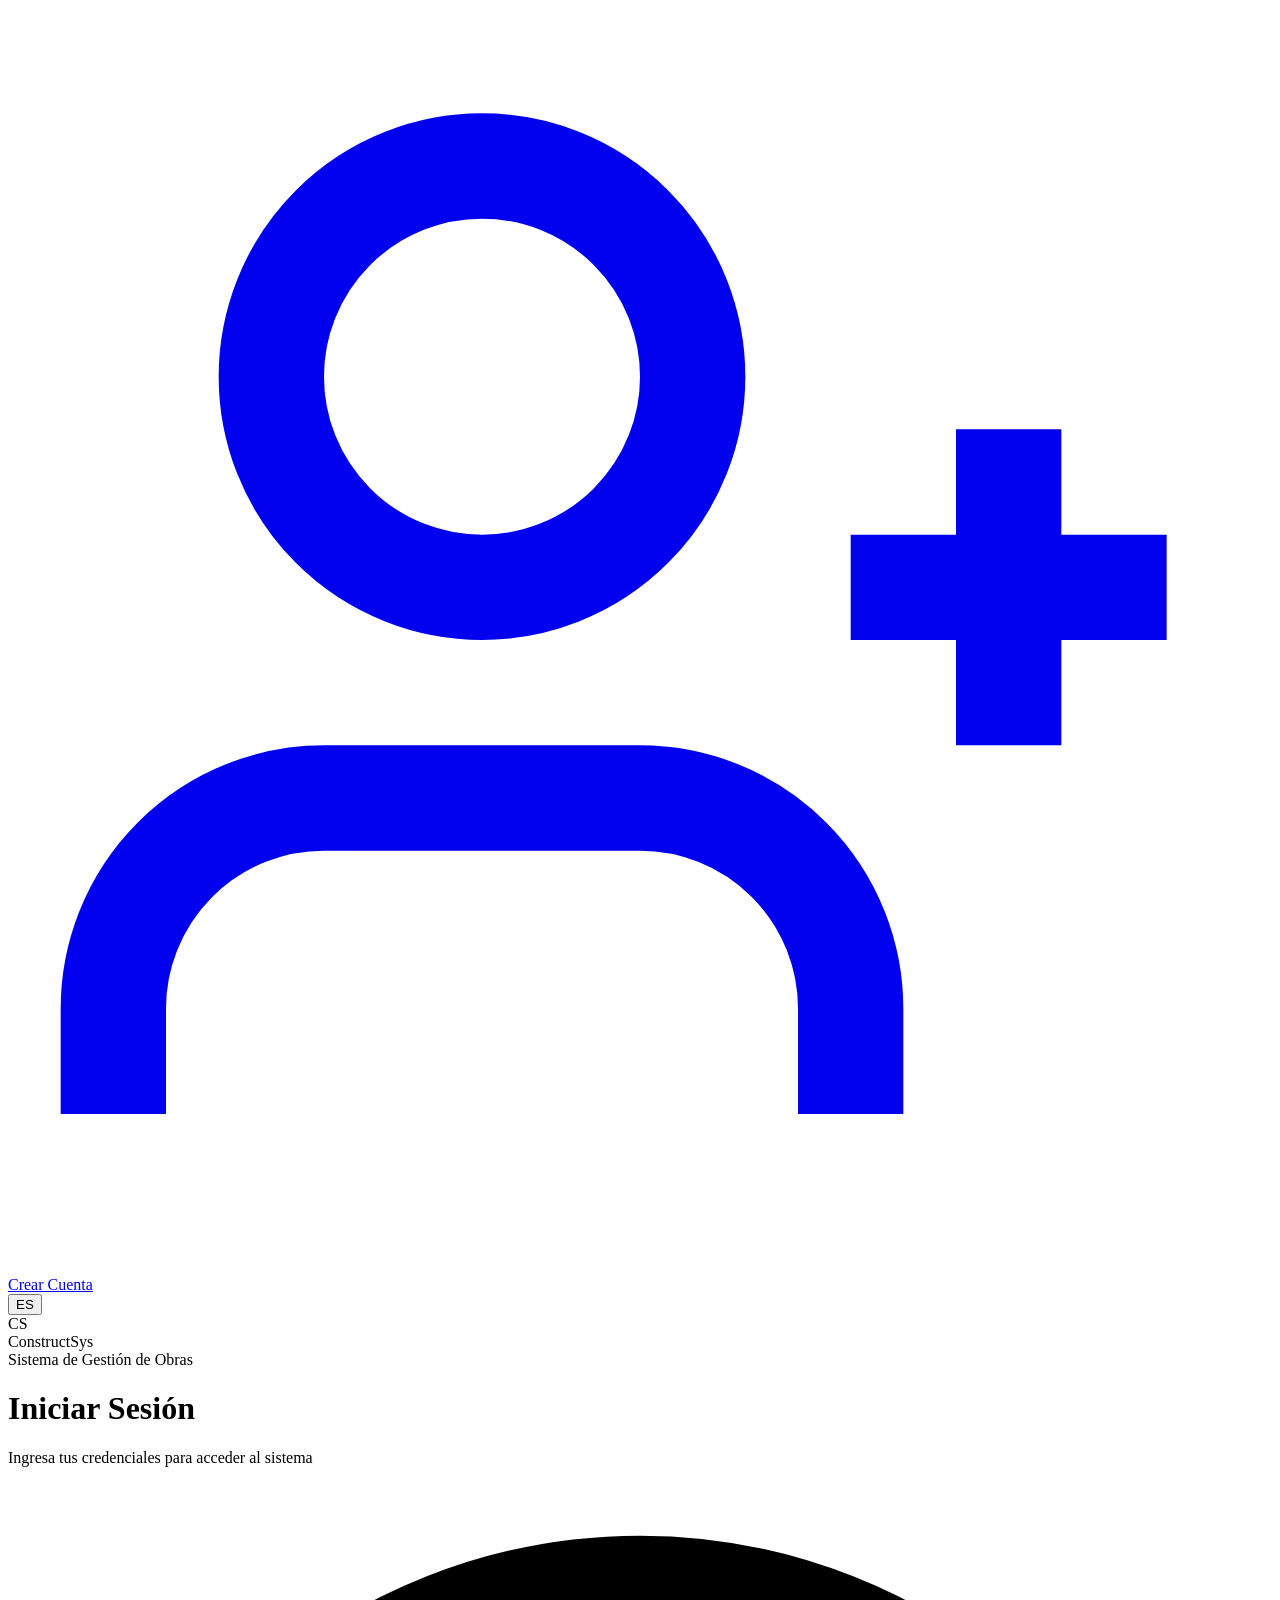
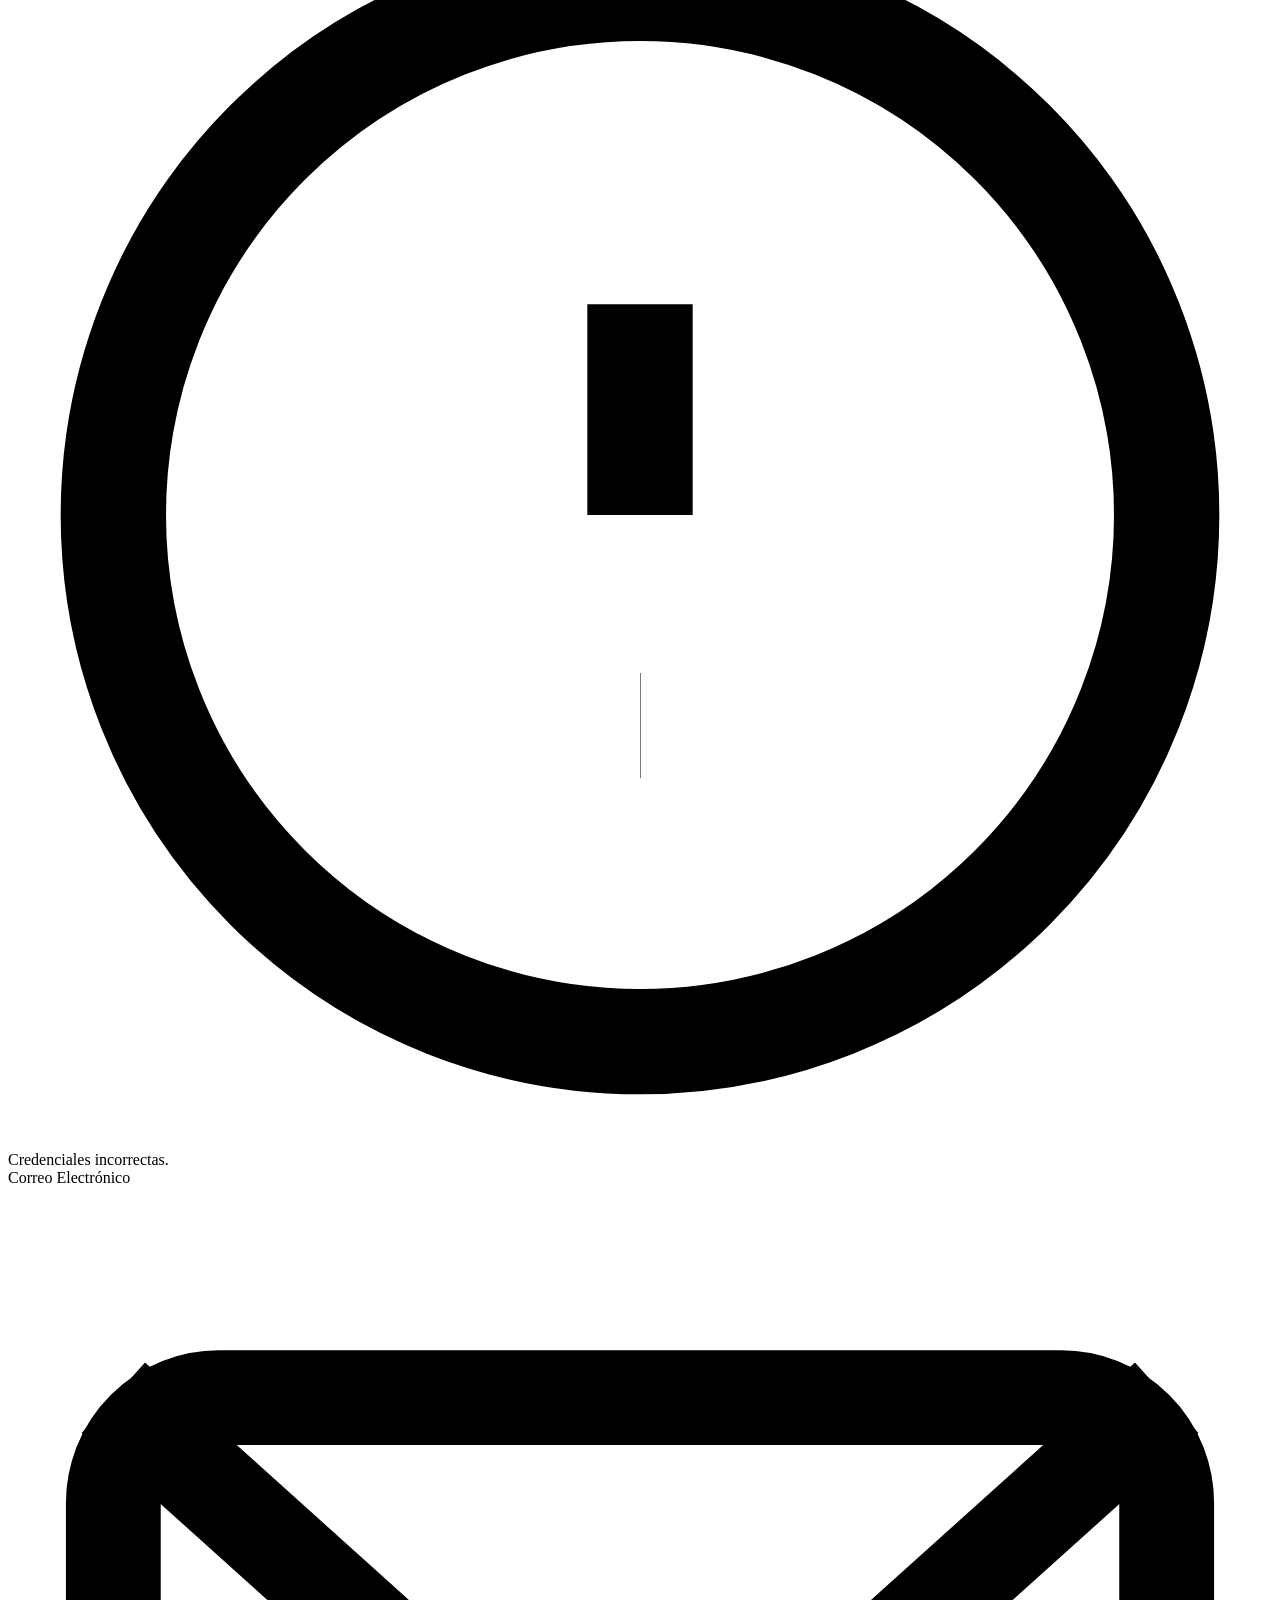
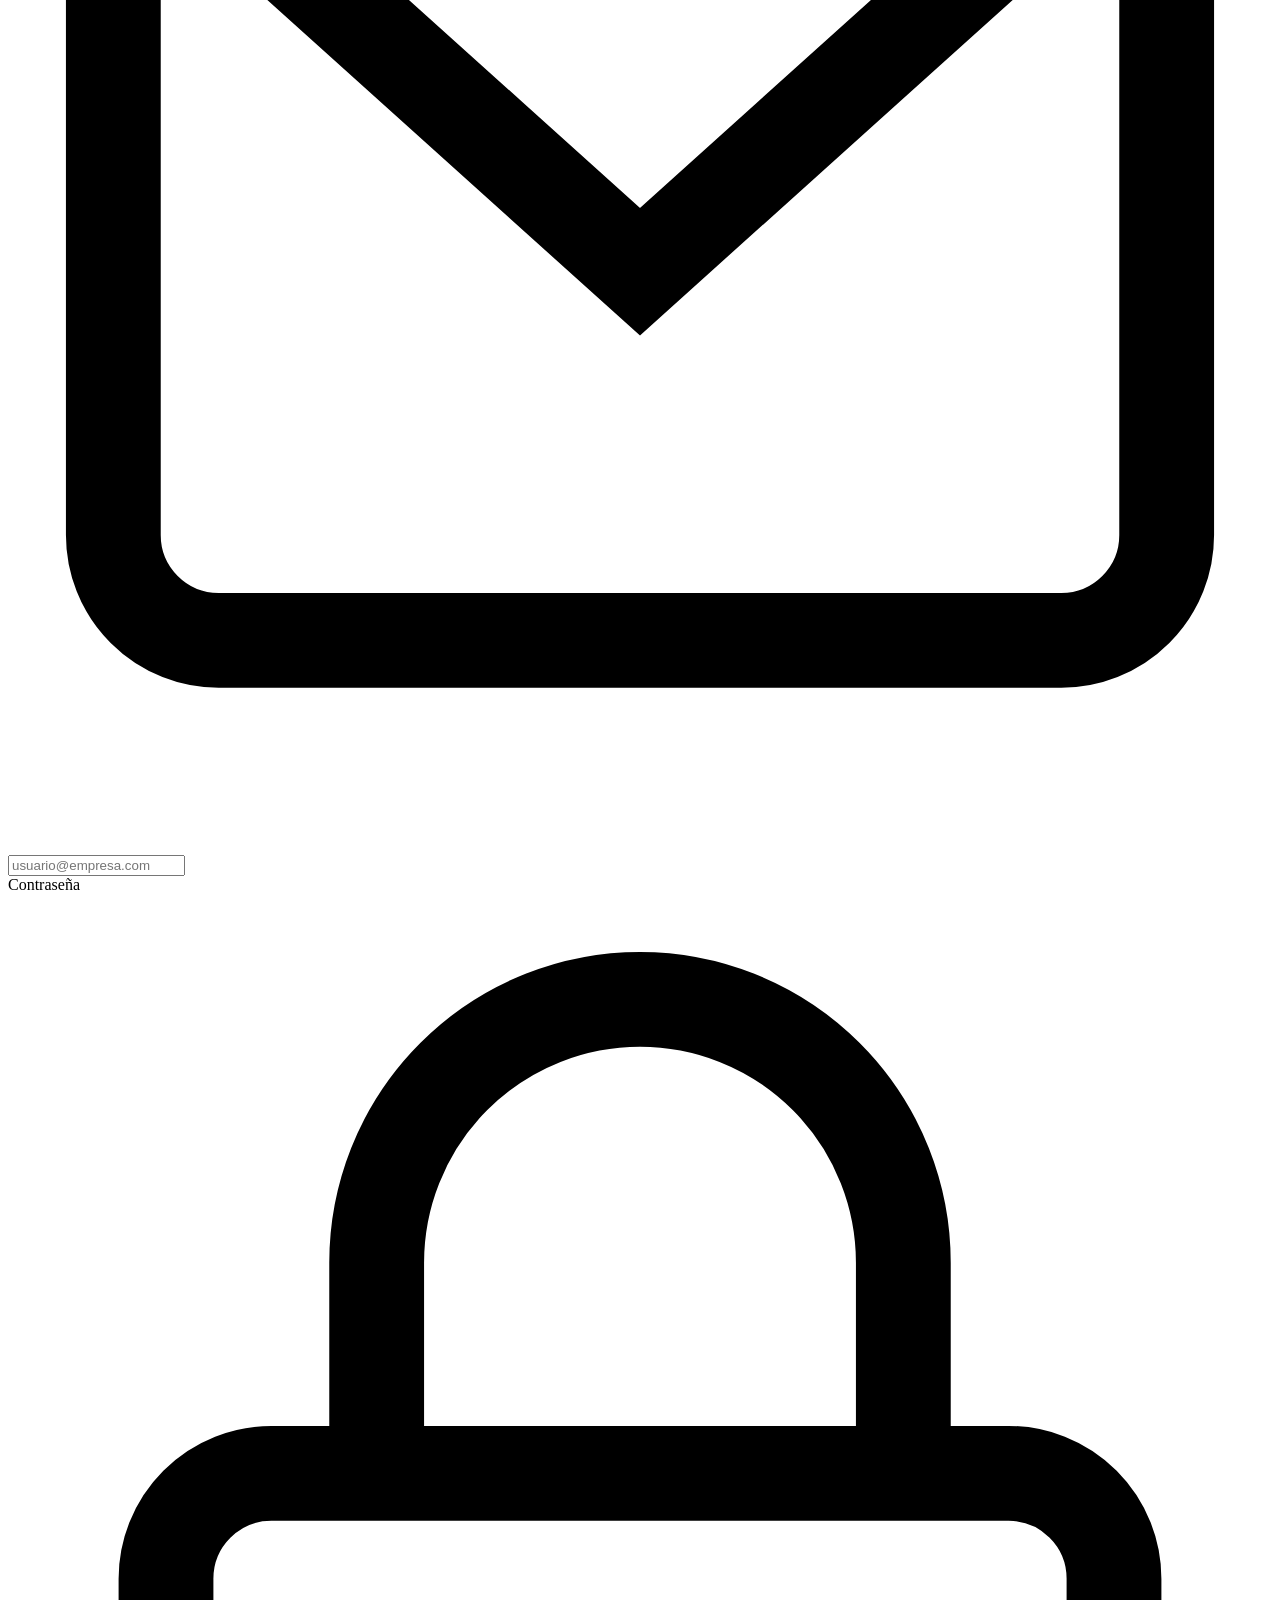
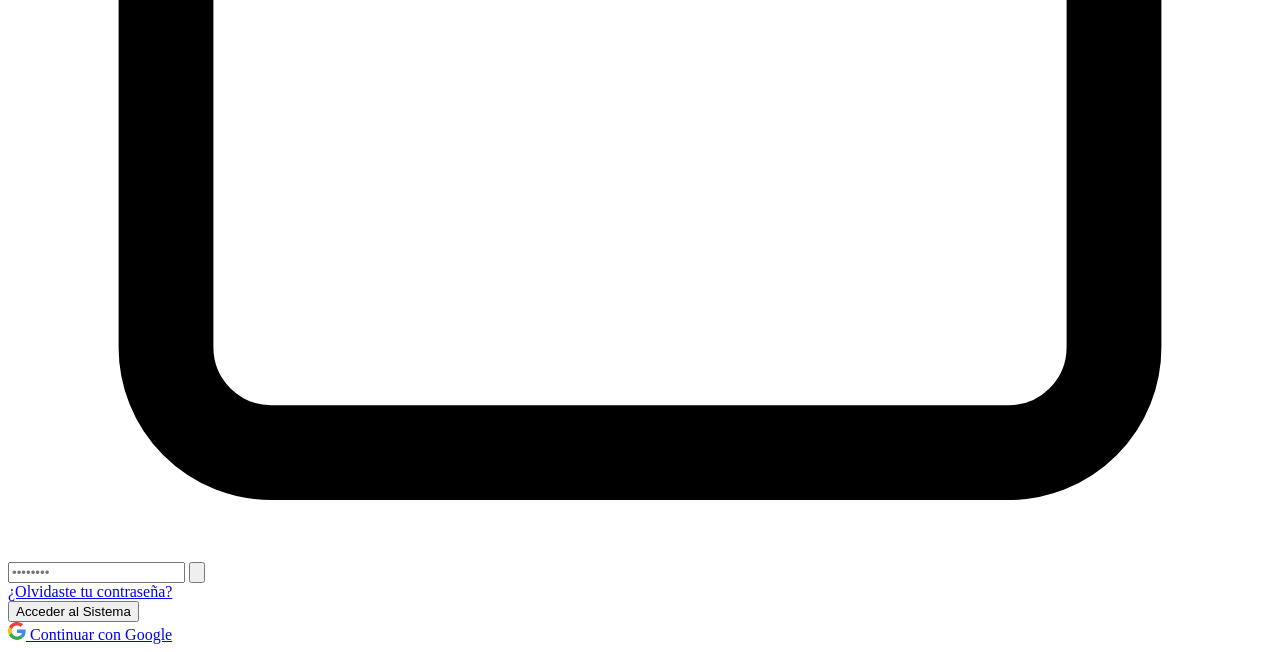
==== index.html @ 2258561f "Agregar codigo del proyecto" ====
<![base64]>
<!-- DOCUMENTACIÓN -->
<!-- Login view -->
<!-- Ultima Modificación: 31/05/2026 -->
<!-- Autor: Magallanes López Carlos Gabriel -->
<!-- Email: cgmagallanes23@gmail.com -->
<!-- Versión del Proyecto: 1.0 -->
<![base64]>

<!DOCTYPE html>
<html lang="es">
	<head>
		<meta charset="UTF-8">
		<meta name="viewport" content="width=device-width, initial-scale=1.0">
		<title>ConstructSys - Login</title>
		
		<!-- Preconectar con Google Fonts -->
		<link rel="preconnect" href="https://fonts.googleapis.com">
		<link href="https://fonts.googleapis.com/css2?family=Barlow:wght@300;400;500;600&family=Barlow+Condensed:wght@400;600;700&family=Playfair+Display:wght@600;700&display=swap" rel="stylesheet">
		
		<link rel="stylesheet" href="styles/index.css">
		<link rel="icon" href="../assets/icons/constructsys.ico">
	</head>
	<body>

		<!-- Fondos decorativos -->
		<div class="bg-grid"></div>
		<div class="bg-glow"></div>

		<!-- Botón Crear Cuenta -->
		<a href="views/register.html" class="btn-register">
			<svg viewBox="0 0 24 24" fill="none" stroke="currentColor" stroke-width="2">
				<path d="M16 21v-2a4 4 0 0 0-4-4H6a4 4 0 0 0-4 4v2"/>
				<circle cx="9" cy="7" r="4"/>
				<line x1="19" y1="8" x2="19" y2="14"/>
				<line x1="22" y1="11" x2="16" y2="11"/>
			</svg>
			Crear Cuenta
		</a>

		<!-- Toasts (Notificador) -->
		<div id="toast-container"></div>

		<!-- Toggle de Idioma -->
		<button class="lang-toggle" id="lang-toggle" aria-label="Cambiar idioma">
			<div class="lang-switch"></div>
			<span class="lang-label" id="lang-label">ES</span>
		</button>

		<!-- Contenedor del Login -->
		<div class="login-wrap">

			<!-- Logo -->
			<div class="login-logo">
				<div class="logo-hex">
					<span>CS</span>
				</div>
				<div class="logo-company">
					ConstructSys
				</div>
				<div class="logo-sub">
					Sistema de Gestión de Obras
				</div>
			</div>

			<!-- Carta del Login -->
			<div class="login-card">

				<!-- Encabezado de la Carta -->
				<div class="card-header-login">
					<h1>Iniciar Sesión</h1>
					<p>Ingresa tus credenciales para acceder al sistema</p>
				</div>

				<!-- Cuerpo de la Carta -->
				<div class="card-body-login">

					<!-- Banner de Error -->
					<div class="error-banner" id="error-banner">
						
						<!-- Stroke es el contorno y la  ViewBox: min-x, min-y, width, height -->
						<svg viewBox="0 0 24 24" fill="none" stroke="currentColor" stroke-width="2">   
							<circle cx="12" cy="12" r="10"/>
							<line x1="12" y1="8" x2="12" y2="12"/>
							<line x1="12" y1="16" x2="12.01" y2="16"/>
						</svg>
						
						<span id="error-msg">Credenciales incorrectas.</span>
					</div>

					<!-- Campo de Email-->
					<div class="field">
						<label for="email">Correo Electrónico</label>
						<div class="input-wrap">
							<svg class="input-icon" viewBox="0 0 24 24" fill="none" stroke="currentColor" stroke-width="1.8">							
								<rect x="2" y="4" width="20" height="16" rx="2"/>
								<polyline points="2,4 12,13 22,4"/>
							</svg>
							<input type="email" id="email" placeholder="usuario@empresa.com" autocomplete="off">
						</div>
					</div>

					<!-- Campo de Contraseña -->
					<div class="field">
						
						<!-- Encabezado del Campo de Contraseña -->
						<label for="password">Contraseña</label>
						
						<!-- Contenedor del Campo de Contraseña -->
						<div class="input-wrap">
							<svg class="input-icon" viewBox="0 0 24 24" fill="none" stroke="currentColor" stroke-width="1.8">
								<rect x="3" y="11" width="18" height="11" rx="2"/>
								
								<!-- M=Move To, V=Vertical Line, v=Vertical Line (relative), a=Arc (Relative), c=Cubic Bezier Curve (relative) -->
								<path d="M7 11V7a5 5 0 0 1 10 0v4"/>
							
							</svg>
							<input type="password" id="password" placeholder="••••••••" autocomplete="off">
							<button type="button" class="toggle-pw" id="toggle-pw" aria-label="Mostrar contraseña">
								
								<!-- Icono del Ojo Cerrado -->
								<svg id="icon-eye-off" viewBox="0 0 24 24" fill="none" stroke="currentColor" stroke-width="1.8">
									<path d="M17.94 17.94A10.07 10.07 0 0 1 12 20c-7 0-11-8-11-8a18.45 18.45 0 0 1 5.06-5.94"/>
									<path d="M9.9 4.24A9.12 9.12 0 0 1 12 4c7 0 11 8 11 8a18.5 18.5 0 0 1-2.16 3.19"/>
									<line x1="1" y1="1" x2="23" y2="23"/>
								</svg>
								
								<!-- Icono del Ojo Abierto -->
								<svg id="icon-eye" viewBox="0 0 24 24" fill="none" stroke="currentColor" stroke-width="1.8" style="display:none">
									<path d="M1 12s4-8 11-8 11 8 11 8-4 8-11 8-11-8-11-8z"/>
									<circle cx="12" cy="12" r="3"/>
								</svg>

							</button>
						</div>
					</div>

					<!-- Olvidaste tu contraseña -->
					<div class="field-meta">
						<a href="#" class="link-subtle">¿Olvidaste tu contraseña?</a>
					</div>

					<!-- Botón de Envío -->
					<button class="btn-submit" id="btn-login">
						<span class="btn-text">Acceder al Sistema</span>
						<div class="spinner"></div>
					</button>
					
					<!-- Separador -->
					<div class="divider-oauth"></div>

					<!-- Google OAuth -->
					<a href="api/auth/google/redirect.php" class="btn-google">
						<svg width="18" height="18" viewBox="0 0 48 48">
							<path fill="#EA4335" d="M24 9.5c3.54 0 6.71 1.22 9.21 3.6l6.85-6.85C35.9 2.38 30.47 0 24 0 14.62 0 6.51 5.38 2.56 13.22l7.98 6.19C12.43 13.72 17.74 9.5 24 9.5z"/>
							<path fill="#4285F4" d="M46.98 24.55c0-1.57-.15-3.09-.38-4.55H24v9.02h12.94c-.58 2.96-2.26 5.48-4.78 7.18l7.73 6c4.51-4.18 7.09-10.36 7.09-17.65z"/>
							<path fill="#FBBC05" d="M10.53 28.59c-.48-1.45-.76-2.99-.76-4.59s.27-3.14.76-4.59l-7.98-6.19C.92 16.46 0 20.12 0 24c0 3.88.92 7.54 2.56 10.78l7.97-6.19z"/>
							<path fill="#34A853" d="M24 48c6.48 0 11.93-2.13 15.89-5.81l-7.73-6c-2.18 1.48-4.97 2.31-8.16 2.31-6.26 0-11.57-4.22-13.47-9.91l-7.98 6.19C6.51 42.62 14.62 48 24 48z"/>
						</svg>
						Continuar con Google
					</a>

				</div>
			</div>
		</div>

		<!-- Scripts -->
		<script src="scripts/index.js"></script>
	
	</body>
</html>

<![base64]>
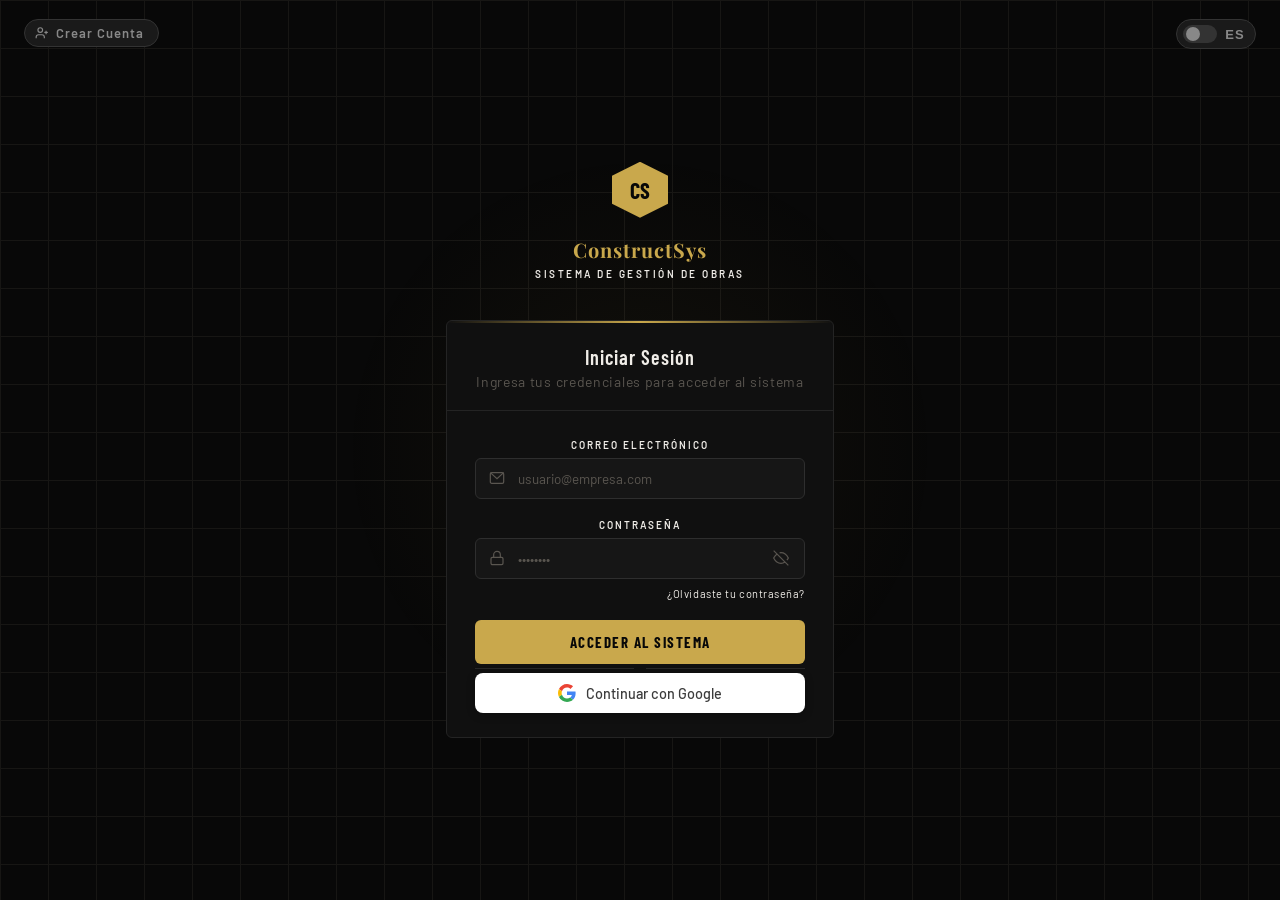
==== commit 6376c343: "Actualizar rutas" ====
--- a/index.html
+++ b/index.html
@@ -18,8 +18,8 @@
 		<link rel="preconnect" href="https://fonts.googleapis.com">
 		<link href="https://fonts.googleapis.com/css2?family=Barlow:wght@300;400;500;600&family=Barlow+Condensed:wght@400;600;700&family=Playfair+Display:wght@600;700&display=swap" rel="stylesheet">
 		
-		<link rel="stylesheet" href="styles/index.css">
-		<link rel="icon" href="../assets/icons/constructsys.ico">
+		<link rel="stylesheet" href="src/styles/index.css">
+		<link rel="icon" href="src/assets/icons/constructsys.ico">
 	</head>
 	<body>
 
@@ -28,7 +28,7 @@
 		<div class="bg-glow"></div>
 
 		<!-- Botón Crear Cuenta -->
-		<a href="views/register.html" class="btn-register">
+		<a href="src/views/register.html" class="btn-register">
 			<svg viewBox="0 0 24 24" fill="none" stroke="currentColor" stroke-width="2">
 				<path d="M16 21v-2a4 4 0 0 0-4-4H6a4 4 0 0 0-4 4v2"/>
 				<circle cx="9" cy="7" r="4"/>
@@ -165,9 +165,9 @@
 		</div>
 
 		<!-- Scripts -->
-		<script src="scripts/index.js"></script>
+		<script src="src/scripts/index.js"></script>
 	
 	</body>
 </html>
 
-<![base64]>+<![base64]>
--- a/src/styles/index.css
+++ b/src/styles/index.css
@@ -0,0 +1,617 @@
+/*****************************************************************************************************************************************************************************/
+/*                                                                                                                                                                           */
+/*                                                                  Estilos para el Proyecto ConstructSys                                                                    */
+/*                                                                                                                                                                           */
+/*****************************************************************************************************************************************************************************/
+/*                                                                                                                                                                           */
+/* Autor: Magallanes López Carlos Gabriel                                                                                                                                    */
+/* Versión del Proyecto: 1.0                                                                                                                                                 */
+/* Correo: cgmagallanes23@gmail.com                                                                                                                                          */
+/* Ultima Modificación: 22/05/2026                                                                                                                                           */
+/*                                                                                                                                                                           */
+/*****************************************************************************************************************************************************************************/
+
+/* Variables */
+:root {
+	--bg: #080808;
+	--surface:#101010;
+	--surface2: #161616;
+	--surface3: #1e1e1e;
+	--border: #242424;
+	--border2: #2e2e2e;
+	--gold: #c9a84c;
+	--gold-dim: #8a6e2e;
+	--gold-glow: rgba(201,168,76,0.12);
+	--red: #c0392b;
+	--green: #27ae60;
+	--text: #f0ede8;
+	--text2: #9e9890;
+	--text3: #5a5650;
+	--radius: 6px;
+	--transition: 0.3s cubic-bezier(0.4, 0, 0.2, 1);
+}
+
+/* Reset básico */
+*, *::before, *::after{
+	box-sizing: border-box;
+	margin: 0;
+	padding: 0;
+}
+
+/* Comportamiento de scroll suave */
+html{scroll-behavior:smooth;}
+
+/* Estilos del Cuerpo */
+body {
+	font-family: 'Barlow', sans-serif;
+	background: var(--bg);
+	color: var(--text);
+	min-height: 100vh;
+	display: flex;
+	align-items: center;
+	justify-content: center;
+	overflow: hidden;                                                                    /* Evita scroll al tener fondos fijos */
+	position: relative;
+}
+
+/* Cuadrícula de fondo */
+.bg-grid {
+	position: fixed;
+	inset: 0;                                                                            /* Hace que el fondo cubra toda la pantalla sin importar el tamaño */
+	background-image:
+		linear-gradient(#736e61 1px, transparent 1px),
+		linear-gradient(90deg, #736e61 1px, transparent 1px);
+	background-size: 48px 48px;
+	opacity: 0.15;
+	pointer-events: none;
+}
+
+/* Resplandor suave centrado */
+.bg-glow {
+	position: fixed;
+	width: 600px;
+	height: 600px;
+	border-radius: 50%;
+	background: radial-gradient(circle, rgba(201, 168, 76, 0.06) 0%, transparent 70%);   /* Un resplandor suave centrado */
+	top: 50%;
+	left: 50%;
+	transform: translate(-50%, -50%);
+	pointer-events: none;
+}
+
+/* Contenedor de login */
+.login-wrap {
+	position: relative;
+	z-index: 10;
+	width: 100%;
+	max-width: 420px;
+	padding: 24px 16px;
+	animation: fadeUp 0.65s ease forwards;
+	opacity: 0;
+}
+
+/* Animación de aparición */
+@keyframes fadeUp {
+  from {opacity: 0; transform: translateY(28px);}
+  to {opacity: 1; transform: translateY(0);}
+}
+
+/* Logo / encabezado */
+.login-logo {
+	display: flex;
+	flex-direction: column;
+	align-items: center;
+	margin-bottom: 40px;
+}
+
+/* Hexágono del logo */
+.logo-hex {
+	width: 56px; height: 56px;
+	background: var(--gold);
+	clip-path: polygon(50% 0%,100% 25%,100% 75%,50% 100%,0% 75%,0% 25%);
+	display: flex;
+	align-items: center;
+	justify-content: center;
+	margin-bottom: 18px;
+	animation: hexPulse 3s ease-in-out infinite;
+}
+
+/* Animación de pulso para el hexágono */
+@keyframes hexPulse {
+  0%, 100% {box-shadow:0 0 0 0 rgba(201, 168, 76, 0);}
+  50% {box-shadow:0 0 0 8px rgba(201, 168, 76, 0.12);}
+}
+
+/* Texto dentro del hexágono */
+.logo-hex span {
+	font-family: 'Barlow Condensed', sans-serif;
+	font-weight: 700;
+	font-size: 22px;
+	color: var(--bg);
+}
+
+/* Nombre de la empresa debajo del hexágono */
+.logo-company {
+	font-family: 'Playfair Display', serif;
+	font-size: 20px;
+	font-weight: 700;
+	color: var(--gold);
+	letter-spacing: 0.05em;
+	text-align: center;
+}
+
+/* Subtítulo del logo */
+.logo-sub {
+	font-size: 10px;
+	font-weight: 600;
+	color: var(--text);
+	letter-spacing: 0.25em;
+	text-transform: uppercase;
+	margin-top: 5px;
+}
+
+/* Tarjeta del formulario */
+.login-card {
+	background: var(--surface);
+	border: 1px solid var(--border);
+	border-radius: var(--radius);
+	overflow: hidden;                                                                    /* Hace que el contenido se corte dentro del contenedor */
+	position: relative;
+}
+
+/* Línea dorada superior */
+.login-card::before {
+	content: '';
+	position: absolute;
+	top: 0; left: 0; right: 0; height: 2px;
+	background: linear-gradient(90deg, transparent, var(--gold), transparent);
+}
+
+/* Encabezado de la tarjeta */
+.card-header-login {
+	padding: 24px 28px 20px;
+	border-bottom: 1px solid var(--border);
+}
+
+/* Título del encabezado */
+.card-header-login h1 {
+	font-family: 'Barlow Condensed', sans-serif;
+	font-size: 20px;
+	font-weight: 600;
+	letter-spacing: 0.05em;
+	color: var(--text);
+	text-align: center;
+}
+
+/* Párrafo debajo del título */
+.card-header-login p {
+	font-size: 14px;
+	color: var(--text3);
+	margin-top: 4px;
+	letter-spacing: 0.05em;
+	text-align: center;
+}
+
+/* Cuerpo del formulario */
+.card-body-login {padding: 28px 28px 24px;}
+
+/* Grupos de campo */
+.field {
+	display: flex;
+	flex-direction: column;
+	gap: 7px;
+	margin-bottom: 20px;
+}
+
+/* Etiquetas de Grupos de campo */
+.field label {
+	font-size: 10px;
+	font-weight: 600;
+	letter-spacing: 0.2em;
+	text-transform: uppercase;
+	color: var(--text);
+	text-align: center;
+}
+
+/* Contenedor del campo de entrada */
+.input-wrap {position: relative;}
+
+/* Icono dentro del campo de entrada */
+.input-wrap .input-icon {
+	position: absolute;
+	left: 14px;
+	top: 50%;
+	transform: translateY(-50%);
+	width: 16px; height: 16px;
+	color: var(--text3);
+	pointer-events: none;
+	transition: color var(--transition);
+}
+
+/* Estilos para los campos de entrada */
+.input-wrap input {
+	background: var(--surface2);
+	border: 1px solid var(--border2);
+	border-radius: var(--radius);
+	padding: 11px 14px 11px 42px;
+	color: var(--text);
+	font-family: 'Barlow', sans-serif;
+	font-size: 13.5px;
+	width: 100%;
+	outline: none;
+	transition: border-color var(--transition), box-shadow var(--transition);
+	appearance: none;                                                                    /* Elimina estilos nativos en navegadores como Safari */
+}
+
+/* Estado de enfoque para los campos de entrada */
+.input-wrap input:focus {
+	border-color: var(--gold);
+	box-shadow: 0 0 0 3px var(--gold-glow);
+}
+
+/* Línea de enfoque debajo del campo de entrada */
+.input-wrap input:focus + .input-focus-line { opacity: 1; }
+
+/* Cambia el color del icono cuando el campo de entrada está enfocado */
+.input-wrap input:focus ~ .input-icon { color: var(--gold); }
+
+/* Placeholder de los campos de entrada */
+.input-wrap input::placeholder { color: var(--text3); }
+
+/* Botón de mostrar/ocultar contraseña */
+.toggle-pw {
+	position: absolute;
+	right: 12px;
+	top: 50%;
+	transform: translateY(-50%);
+	background: none;
+	border: none;
+	cursor: pointer;
+	color: var(--text3);
+	padding: 4px;
+	transition: color var(--transition);
+	display: flex;
+	align-items: center;
+}
+
+/* Estado hover para el botón de mostrar/ocultar contraseña */
+.toggle-pw:hover {color: var(--gold);}
+
+/* Iconos dentro del botón de mostrar/ocultar contraseña */
+.toggle-pw svg {width: 16px; height: 16px;}
+
+/* Botón de submit */
+.btn-submit {
+	width: 100%;
+	padding: 13px 22px;
+	background: var(--gold);
+	color: var(--bg);
+	border: none;
+	border-radius: var(--radius);
+	font-family: 'Barlow Condensed', sans-serif;
+	font-size: 15px;
+	font-weight: 700;
+	letter-spacing: 0.1em;
+	text-transform: uppercase;
+	cursor: pointer;
+	transition: all var(--transition);
+	position: relative;
+	overflow: hidden;
+	margin-top: 8px;
+	display: flex;
+	align-items: center;
+	justify-content: center;
+	gap: 10px;
+}
+
+/* Estado hover para el botón de submit */
+.btn-submit:hover:not(:disabled) {
+	background: #d9b85c;
+	box-shadow: 0 4px 20px rgba(201,168,76,0.28);
+	transform: translateY(-1px);
+}
+
+/* Estado activo para el botón de submit */
+.btn-submit:active:not(:disabled) {transform: translateY(0);}
+
+/* Estado deshabilitado para el botón de submit */
+.btn-submit:disabled {
+	opacity: 0.6;
+	cursor: not-allowed;
+	transform: none;
+	box-shadow: none;
+}
+
+/* Spinner */
+.spinner {
+	display: none;
+	width: 18px; height: 18px;
+	border: 2px solid rgba(8,8,8,0.3);
+	border-top-color: var(--bg);
+	border-radius: 50%;
+	animation: spin 0.7s linear infinite;
+}
+
+/* Animación de giro para el spinner */
+@keyframes spin {to {transform: rotate(360deg);}}
+
+/* Estado de carga para el botón de submit */
+.btn-submit.loading .btn-text {display: none;}
+
+/* Muestra el spinner cuando el botón está en estado de carga */
+.btn-submit.loading .spinner {display: block;}
+
+/* Mensaje de error */
+.error-banner {
+	display: none;
+	align-items: center;
+	gap: 10px;
+	background: rgba(192,57,43,0.08);
+	border: 1px solid rgba(192,57,43,0.25);
+	border-left: 3px solid var(--red);
+	border-radius: var(--radius);
+	padding: 11px 14px;
+	font-size: 12.5px;
+	color: #e74c3c;
+	margin-bottom: 20px;
+	animation: slideInBanner 0.3s ease;
+}
+
+/* Muestra el banner de error */
+.error-banner.show {display: flex;}
+
+/* Animación de Dezliz hacia adentro del Banner */
+@keyframes slideInBanner {
+  from {opacity:0; transform:translateY(-8px);}
+  to {opacity:1; transform:translateY(0);}
+}
+
+/* SVG del Banner */
+.error-banner svg {
+	width: 16px; 
+	height: 16px; 
+	flex-shrink: 0;
+}
+
+/* Enlace de olvidé contraseña */
+.field-meta {
+	display: flex;
+	justify-content: flex-end;
+	margin-top: -12px;
+	margin-bottom: 20px;
+}
+
+/* Link de olvidé contraseña */
+.link-subtle {
+	font-size: 11px;
+	color: var(--text);
+	text-decoration: none;
+	transition: color var(--transition);
+	letter-spacing: 0.05em;
+}
+
+/* Estado Hover del Link de olvidé contraseña */
+.link-subtle:hover {color: var(--gold);}
+
+/* Contenedor del Toast de éxito */
+#toast-container {
+  position: fixed;
+  top: 24px;
+  right: 24px;
+  z-index: 9999;
+  display: flex;
+  flex-direction: column;
+  gap: 10px;
+}
+
+/* Toast de éxito */
+.toast {
+	background: var(--surface);
+	border: 1px solid var(--border);
+	border-left: 3px solid var(--gold);
+	padding: 14px 18px;
+	border-radius: var(--radius);
+	font-size: 13px;
+	color: var(--text);
+	display: flex;
+	align-items: center;
+	gap: 10px;
+	box-shadow: 0 8px 32px rgba(0,0,0,0.5);
+	animation: slideIn 0.3s ease forwards;
+	max-width: 300px;
+}
+
+/* Resultados del Toast */
+.toast.success {border-left-color: var(--green);}                                        /* Exito */
+.toast.error {border-left-color: var(--red);}                                            /* Fallo */
+
+/* Animación de Desliz hacia adentro */
+@keyframes slideIn {
+  from {transform: translateX(100%); opacity: 0;}
+  to {transform: translateX(0); opacity: 1;}
+}
+
+/* Scrollbar */
+::-webkit-scrollbar{width: 6px; height: 6px;}                                            /* Ancho y Alto del Scrollbar */ 
+::-webkit-scrollbar-track{background: var(--surface);}                                   /* Pista del Scrollbar */
+::-webkit-scrollbar-thumb{background: var(--border2); border-radius: 3px;}               /* Pulgar del Scrollbar */
+::-webkit-scrollbar-thumb:hover{background: var(--gold-dim);}                            /* Estado de Hover del Scrollbar */
+
+/* Toggle de Idioma */
+.lang-toggle {
+	position: fixed;
+	top: 1.2rem;
+	right: 1.5rem;
+	z-index: 100;
+	display: flex;
+	align-items: center;
+	gap: 8px;
+	background: #1a1a1a;
+	border: 1.5px solid #333;
+	border-radius: 999px;
+	padding: 5px 10px 5px 6px;
+	cursor: pointer;
+	user-select: none;                                                                     /* Evita que el texto del toggle sea seleccionable */
+	transition: border-color 0.2s;
+}
+
+/* Estado Hover para el Toggle de Idioma */
+.lang-toggle:hover {border-color: var(--gold);}
+
+/* Interruptor del Toggle de Idioma */
+.lang-toggle .lang-switch {
+	width: 34px;
+	height: 18px;
+	background: #333;
+	border-radius: 999px;
+	position: relative;
+	transition: background 0.25s;
+	flex-shrink: 0;       
+	box-sizing: border-box;                                                           
+}
+
+/* PseudoElemento del Interruptor para crear el círculo deslizante */
+.lang-toggle .lang-switch::after {
+    content: '';
+    position: absolute;
+    top: 50%;
+    left: 3px;
+    transform: translateY(-50%);
+    width: 14px;
+    height: 14px;
+    background: #888;
+    border-radius: 50%;
+    transition: transform 0.25s, background 0.25s;
+}
+
+/* Estado Activo para el Toggle de Idioma */
+.lang-toggle.active .lang-switch { 
+	background: #1a1a1a; 
+	border: 1.5px solid var(--gold); 
+}
+
+/* Mueve el círculo del interruptor y cambia su color cuando el toggle está activo */
+.lang-toggle.active .lang-switch::after { 
+	transform: translateY(-50%) translateX(16px);  
+	background: var(--gold); 
+}
+
+/* Etiqueta del idioma al lado del interruptor */
+.lang-toggle .lang-label {
+	font-size: 13px;
+	font-weight: 600;
+	letter-spacing: 0.08em;
+	color: #888;
+	transition: color 0.25s;
+	min-width: 20px;
+	text-align: center;
+}
+
+/* Cambia el color de la etiqueta del idioma activo */
+.lang-toggle.active .lang-label {color: var(--gold);}
+
+/* Botón Crear Cuenta */
+.btn-register {
+	position: fixed;
+	top: 1.2rem;
+	left: 1.5rem;
+	z-index: 100;
+	display: flex;
+	align-items: center;
+	gap: 7px;
+	background: #1a1a1a;
+	border: 1.5px solid #333;
+	border-radius: 999px;
+	padding: 5px 14px 5px 10px;
+	font-family: 'Barlow', sans-serif;
+	font-size: 13px;
+	font-weight: 600;
+	letter-spacing: 0.08em;
+	color: #888;
+	text-decoration: none;
+	transition: border-color 0.2s, color 0.2s;
+}
+
+/* Estado Hover para el Botón Crear Cuenta */
+.btn-register:hover {
+	border-color: var(--gold);
+	color: var(--gold);
+}
+
+/* SVG del botón Crear Cuenta */
+.btn-register svg {
+	width: 14px;
+	height: 14px;
+}
+
+/* Separador */
+.divider-oauth {
+    display: flex;
+    align-items: center;
+    gap: 0.75rem;
+    margin: 0.25rem 0;
+}
+
+/* Líneas a los lados del texto del separador */
+.divider-oauth::before, .divider-oauth::after {
+    content: '';
+    flex: 1;
+    height: 1px;
+    background: rgba(255, 255, 255, 0.1);
+}
+
+/* Texto del separador */
+.divider-oauth span {
+    font-size: 0.72rem;
+    color: rgba(255, 255, 255, 0.35);
+    letter-spacing: 0.05em;
+    text-transform: uppercase;
+    white-space: nowrap;
+}
+
+/* Botón Google */
+.btn-google {
+    display: flex;
+    align-items: center;
+    justify-content: center;
+    gap: 0.65rem;
+    width: 100%;
+    padding: 0.7rem 1rem;
+    background: #ffffff;
+    color: #3c3c3c;
+    border: none;
+    border-radius: 8px;
+    font-family: 'Barlow', sans-serif;
+    font-size: 0.9rem;
+    font-weight: 500;
+    text-decoration: none;
+    cursor: pointer;
+    transition: background 0.2s ease, box-shadow 0.2s ease, transform 0.15s ease;
+    box-shadow: 0 2px 8px rgba(0, 0, 0, 0.25);
+}
+
+/* Estado Hover para el botón Google */
+.btn-google:hover {
+    background: #f5f5f5;
+    box-shadow: 0 4px 14px rgba(0, 0, 0, 0.35);
+    transform: translateY(-1px);
+}
+
+/* Estado Activo para el botón Google */
+.btn-google:active {
+    transform: translateY(0);
+    box-shadow: 0 2px 6px rgba(0, 0, 0, 0.2);
+}
+
+/* SVG dentro del botón Google */
+.btn-google svg {flex-shrink: 0;}
+
+/* Responsive Design (Reducir Padding) */
+@media(max-width:480px){
+	.card-body-login, .card-header-login, .card-footer-login{
+		padding-left:20px;
+		padding-right:20px;
+	}
+}
+
+/*****************************************************************************************************************************************************************************/
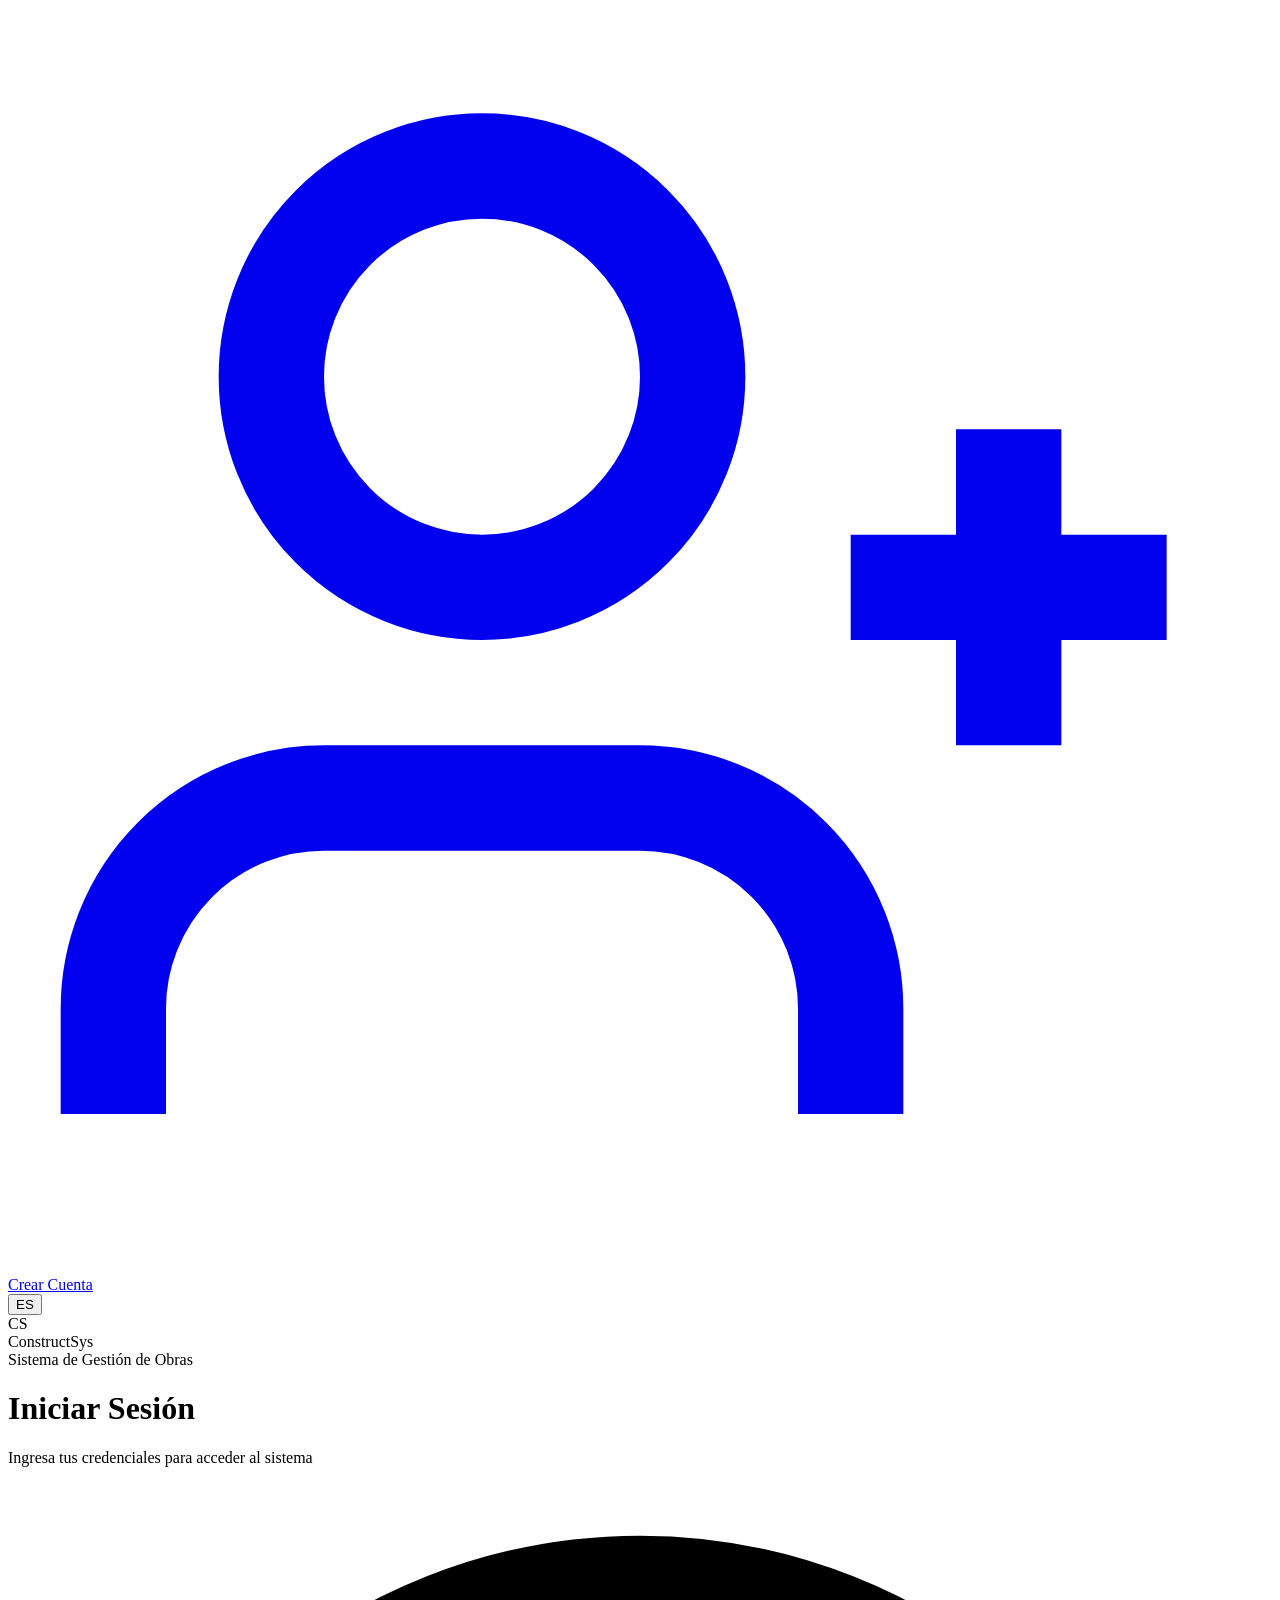
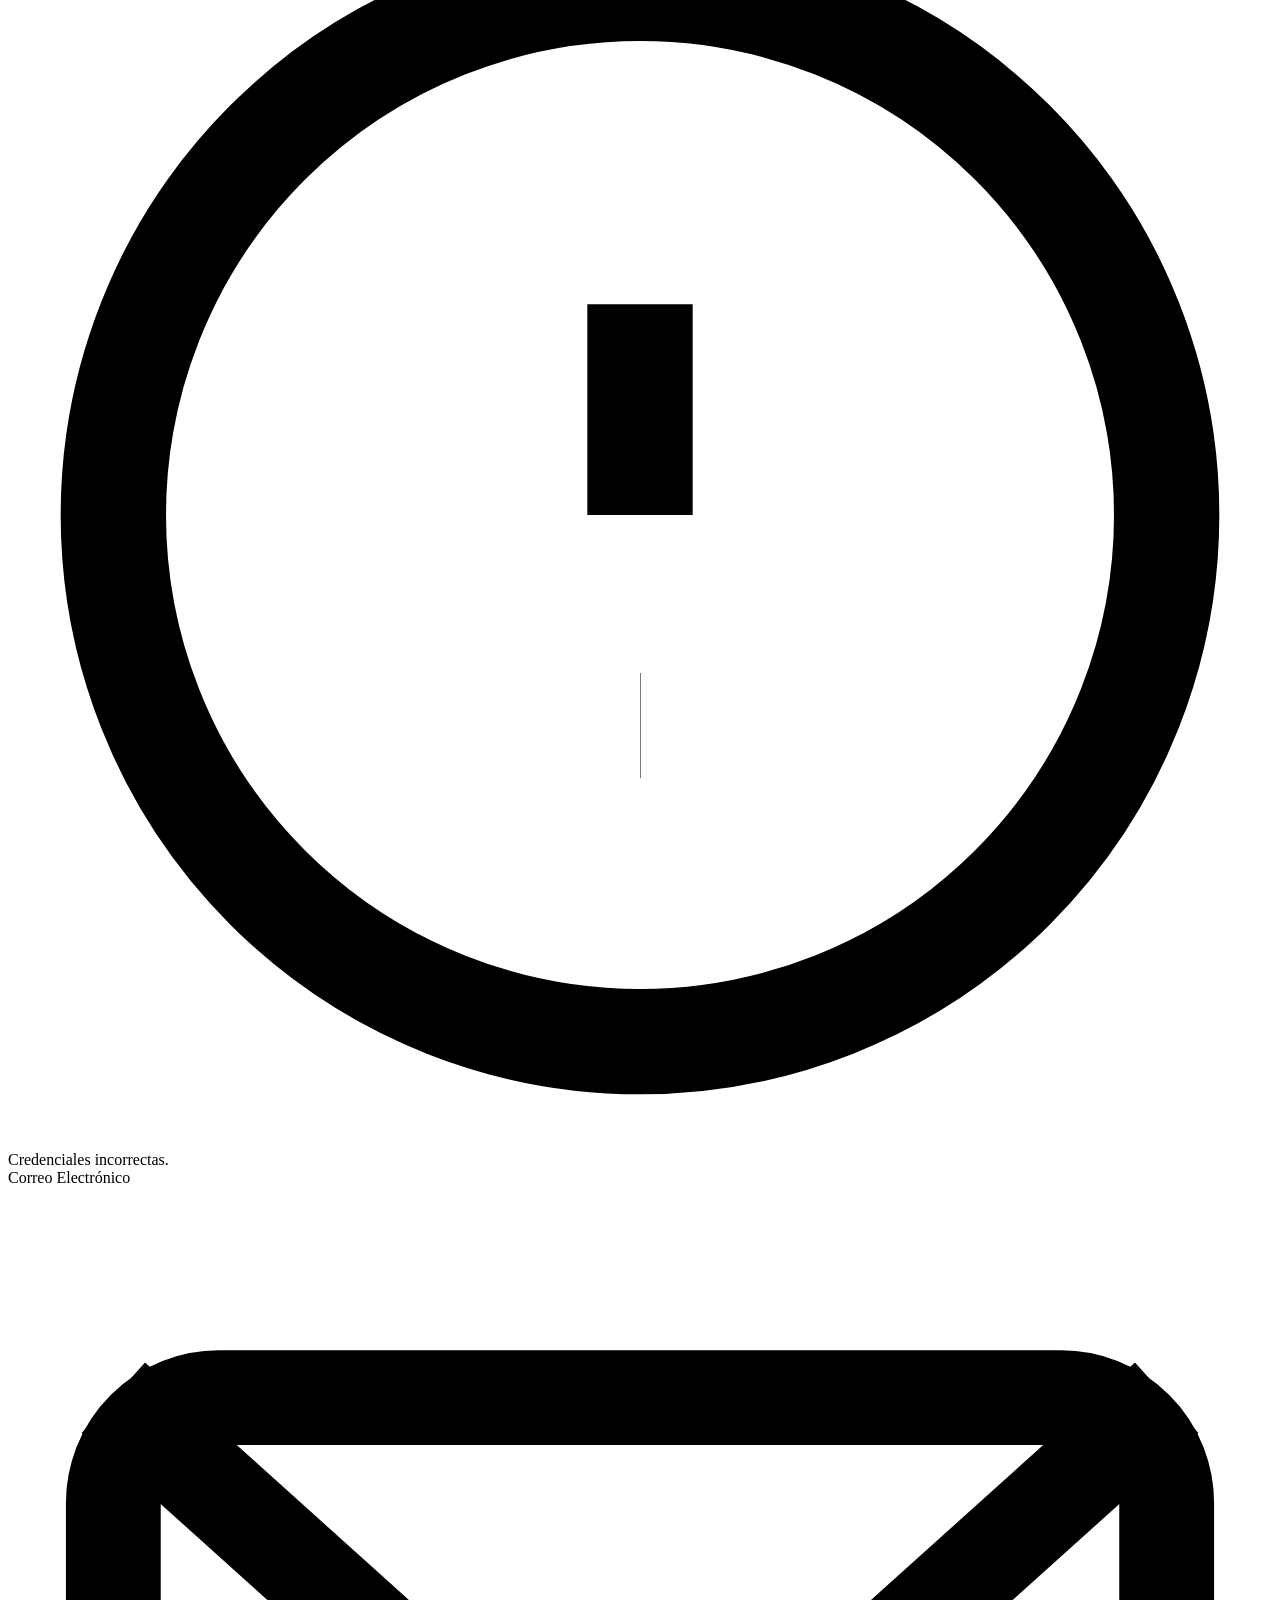
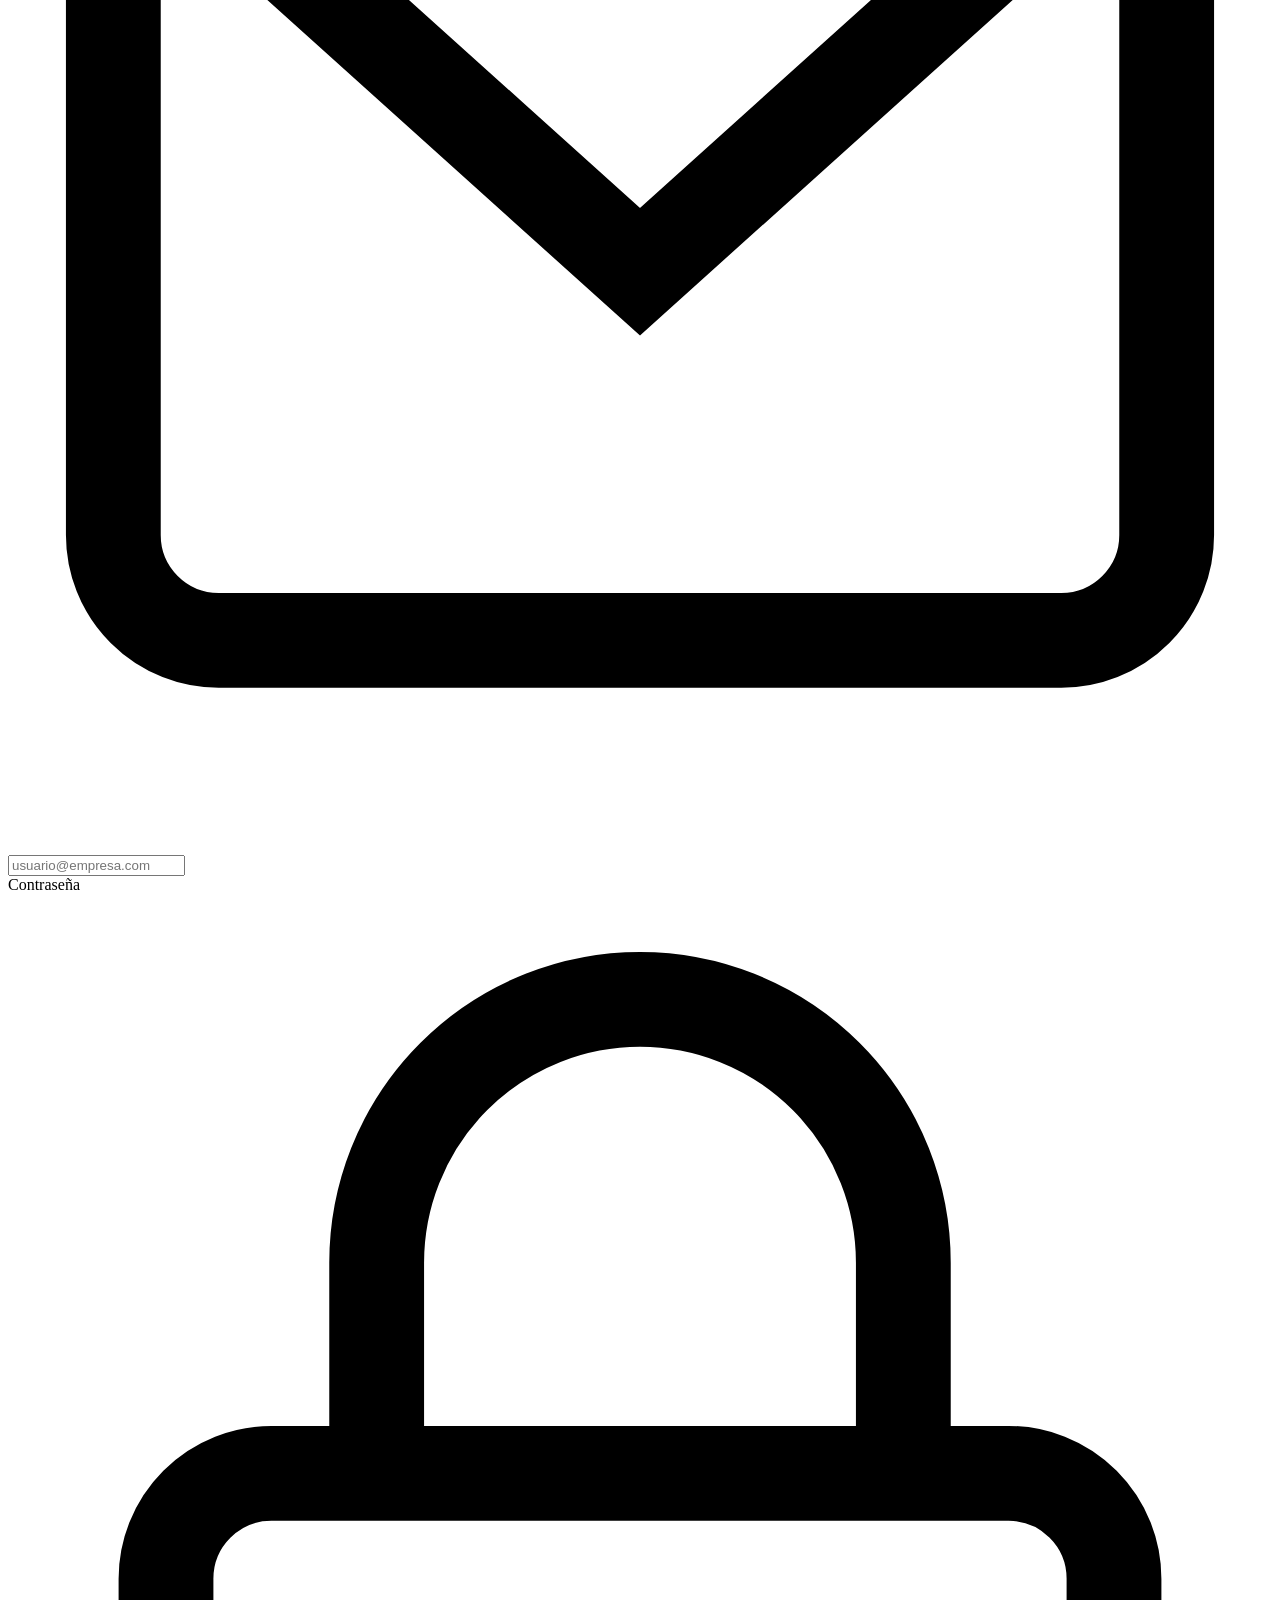
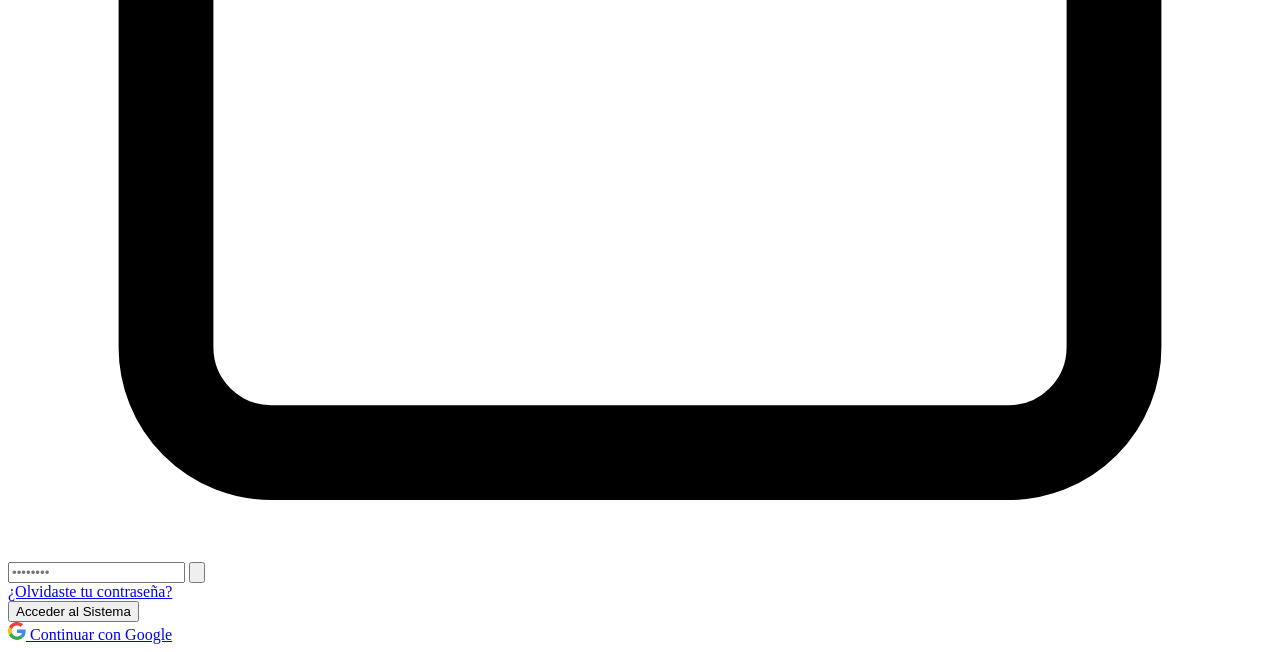
==== commit d63485c0: "Revise documentation and structure of login view Updated documentation and modified the structure of" ====
--- a/index.html
+++ b/index.html
@@ -1,7 +1,7 @@
 <![base64]>
 <!-- DOCUMENTACIÓN -->
 <!-- Login view -->
-<!-- Ultima Modificación: 31/05/2026 -->
+<!-- Ultima Modificación: 05/06/2026 -->
 <!-- Autor: Magallanes López Carlos Gabriel -->
 <!-- Email: cgmagallanes23@gmail.com -->
 <!-- Versión del Proyecto: 1.0 -->
@@ -18,7 +18,7 @@
 		<link rel="preconnect" href="https://fonts.googleapis.com">
 		<link href="https://fonts.googleapis.com/css2?family=Barlow:wght@300;400;500;600&family=Barlow+Condensed:wght@400;600;700&family=Playfair+Display:wght@600;700&display=swap" rel="stylesheet">
 		
-		<link rel="stylesheet" href="src/styles/index.css">
+		<link rel="stylesheet" href="styles/index.css">
 		<link rel="icon" href="src/assets/icons/constructsys.ico">
 	</head>
 	<body>
@@ -137,7 +137,7 @@
 
 					<!-- Olvidaste tu contraseña -->
 					<div class="field-meta">
-						<a href="#" class="link-subtle">¿Olvidaste tu contraseña?</a>
+						<a href="src/views/forgot-password.html" class="link-subtle">¿Olvidaste tu contraseña?</a>
 					</div>
 
 					<!-- Botón de Envío -->
@@ -150,7 +150,7 @@
 					<div class="divider-oauth"></div>
 
 					<!-- Google OAuth -->
-					<a href="api/auth/google/redirect.php" class="btn-google">
+					<a href="src/api/auth/google/redirect.php" class="btn-google">
 						<svg width="18" height="18" viewBox="0 0 48 48">
 							<path fill="#EA4335" d="M24 9.5c3.54 0 6.71 1.22 9.21 3.6l6.85-6.85C35.9 2.38 30.47 0 24 0 14.62 0 6.51 5.38 2.56 13.22l7.98 6.19C12.43 13.72 17.74 9.5 24 9.5z"/>
 							<path fill="#4285F4" d="M46.98 24.55c0-1.57-.15-3.09-.38-4.55H24v9.02h12.94c-.58 2.96-2.26 5.48-4.78 7.18l7.73 6c4.51-4.18 7.09-10.36 7.09-17.65z"/>
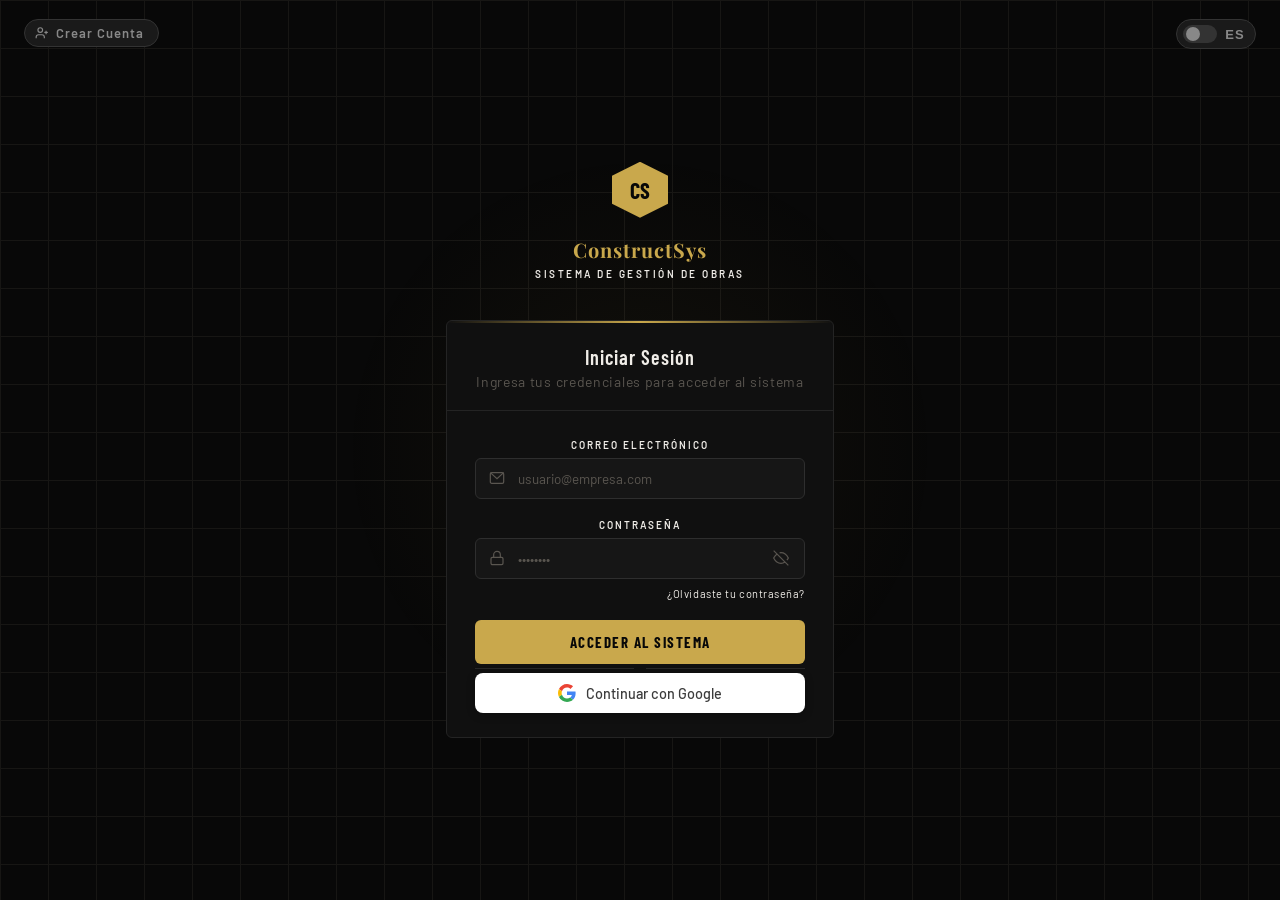
==== commit 9a619412: "Restore index.html content from previous version" ====
--- a/index.html
+++ b/index.html
@@ -18,7 +18,7 @@
 		<link rel="preconnect" href="https://fonts.googleapis.com">
 		<link href="https://fonts.googleapis.com/css2?family=Barlow:wght@300;400;500;600&family=Barlow+Condensed:wght@400;600;700&family=Playfair+Display:wght@600;700&display=swap" rel="stylesheet">
 		
-		<link rel="stylesheet" href="styles/index.css">
+		<link rel="stylesheet" href="src/styles/index.css">
 		<link rel="icon" href="src/assets/icons/constructsys.ico">
 	</head>
 	<body>
--- a/src/styles/index.css
+++ b/src/styles/index.css
@@ -0,0 +1,617 @@
+/*****************************************************************************************************************************************************************************/
+/*                                                                                                                                                                           */
+/*                                                                  Estilos para el Proyecto ConstructSys                                                                    */
+/*                                                                                                                                                                           */
+/*****************************************************************************************************************************************************************************/
+/*                                                                                                                                                                           */
+/* Autor: Magallanes López Carlos Gabriel                                                                                                                                    */
+/* Versión del Proyecto: 1.0                                                                                                                                                 */
+/* Correo: cgmagallanes23@gmail.com                                                                                                                                          */
+/* Ultima Modificación: 22/05/2026                                                                                                                                           */
+/*                                                                                                                                                                           */
+/*****************************************************************************************************************************************************************************/
+
+/* Variables */
+:root {
+	--bg: #080808;
+	--surface:#101010;
+	--surface2: #161616;
+	--surface3: #1e1e1e;
+	--border: #242424;
+	--border2: #2e2e2e;
+	--gold: #c9a84c;
+	--gold-dim: #8a6e2e;
+	--gold-glow: rgba(201,168,76,0.12);
+	--red: #c0392b;
+	--green: #27ae60;
+	--text: #f0ede8;
+	--text2: #9e9890;
+	--text3: #5a5650;
+	--radius: 6px;
+	--transition: 0.3s cubic-bezier(0.4, 0, 0.2, 1);
+}
+
+/* Reset básico */
+*, *::before, *::after{
+	box-sizing: border-box;
+	margin: 0;
+	padding: 0;
+}
+
+/* Comportamiento de scroll suave */
+html{scroll-behavior:smooth;}
+
+/* Estilos del Cuerpo */
+body {
+	font-family: 'Barlow', sans-serif;
+	background: var(--bg);
+	color: var(--text);
+	min-height: 100vh;
+	display: flex;
+	align-items: center;
+	justify-content: center;
+	overflow: hidden;                                                                    /* Evita scroll al tener fondos fijos */
+	position: relative;
+}
+
+/* Cuadrícula de fondo */
+.bg-grid {
+	position: fixed;
+	inset: 0;                                                                            /* Hace que el fondo cubra toda la pantalla sin importar el tamaño */
+	background-image:
+		linear-gradient(#736e61 1px, transparent 1px),
+		linear-gradient(90deg, #736e61 1px, transparent 1px);
+	background-size: 48px 48px;
+	opacity: 0.15;
+	pointer-events: none;
+}
+
+/* Resplandor suave centrado */
+.bg-glow {
+	position: fixed;
+	width: 600px;
+	height: 600px;
+	border-radius: 50%;
+	background: radial-gradient(circle, rgba(201, 168, 76, 0.06) 0%, transparent 70%);   /* Un resplandor suave centrado */
+	top: 50%;
+	left: 50%;
+	transform: translate(-50%, -50%);
+	pointer-events: none;
+}
+
+/* Contenedor de login */
+.login-wrap {
+	position: relative;
+	z-index: 10;
+	width: 100%;
+	max-width: 420px;
+	padding: 24px 16px;
+	animation: fadeUp 0.65s ease forwards;
+	opacity: 0;
+}
+
+/* Animación de aparición */
+@keyframes fadeUp {
+  from {opacity: 0; transform: translateY(28px);}
+  to {opacity: 1; transform: translateY(0);}
+}
+
+/* Logo / encabezado */
+.login-logo {
+	display: flex;
+	flex-direction: column;
+	align-items: center;
+	margin-bottom: 40px;
+}
+
+/* Hexágono del logo */
+.logo-hex {
+	width: 56px; height: 56px;
+	background: var(--gold);
+	clip-path: polygon(50% 0%,100% 25%,100% 75%,50% 100%,0% 75%,0% 25%);
+	display: flex;
+	align-items: center;
+	justify-content: center;
+	margin-bottom: 18px;
+	animation: hexPulse 3s ease-in-out infinite;
+}
+
+/* Animación de pulso para el hexágono */
+@keyframes hexPulse {
+  0%, 100% {box-shadow:0 0 0 0 rgba(201, 168, 76, 0);}
+  50% {box-shadow:0 0 0 8px rgba(201, 168, 76, 0.12);}
+}
+
+/* Texto dentro del hexágono */
+.logo-hex span {
+	font-family: 'Barlow Condensed', sans-serif;
+	font-weight: 700;
+	font-size: 22px;
+	color: var(--bg);
+}
+
+/* Nombre de la empresa debajo del hexágono */
+.logo-company {
+	font-family: 'Playfair Display', serif;
+	font-size: 20px;
+	font-weight: 700;
+	color: var(--gold);
+	letter-spacing: 0.05em;
+	text-align: center;
+}
+
+/* Subtítulo del logo */
+.logo-sub {
+	font-size: 10px;
+	font-weight: 600;
+	color: var(--text);
+	letter-spacing: 0.25em;
+	text-transform: uppercase;
+	margin-top: 5px;
+}
+
+/* Tarjeta del formulario */
+.login-card {
+	background: var(--surface);
+	border: 1px solid var(--border);
+	border-radius: var(--radius);
+	overflow: hidden;                                                                    /* Hace que el contenido se corte dentro del contenedor */
+	position: relative;
+}
+
+/* Línea dorada superior */
+.login-card::before {
+	content: '';
+	position: absolute;
+	top: 0; left: 0; right: 0; height: 2px;
+	background: linear-gradient(90deg, transparent, var(--gold), transparent);
+}
+
+/* Encabezado de la tarjeta */
+.card-header-login {
+	padding: 24px 28px 20px;
+	border-bottom: 1px solid var(--border);
+}
+
+/* Título del encabezado */
+.card-header-login h1 {
+	font-family: 'Barlow Condensed', sans-serif;
+	font-size: 20px;
+	font-weight: 600;
+	letter-spacing: 0.05em;
+	color: var(--text);
+	text-align: center;
+}
+
+/* Párrafo debajo del título */
+.card-header-login p {
+	font-size: 14px;
+	color: var(--text3);
+	margin-top: 4px;
+	letter-spacing: 0.05em;
+	text-align: center;
+}
+
+/* Cuerpo del formulario */
+.card-body-login {padding: 28px 28px 24px;}
+
+/* Grupos de campo */
+.field {
+	display: flex;
+	flex-direction: column;
+	gap: 7px;
+	margin-bottom: 20px;
+}
+
+/* Etiquetas de Grupos de campo */
+.field label {
+	font-size: 10px;
+	font-weight: 600;
+	letter-spacing: 0.2em;
+	text-transform: uppercase;
+	color: var(--text);
+	text-align: center;
+}
+
+/* Contenedor del campo de entrada */
+.input-wrap {position: relative;}
+
+/* Icono dentro del campo de entrada */
+.input-wrap .input-icon {
+	position: absolute;
+	left: 14px;
+	top: 50%;
+	transform: translateY(-50%);
+	width: 16px; height: 16px;
+	color: var(--text3);
+	pointer-events: none;
+	transition: color var(--transition);
+}
+
+/* Estilos para los campos de entrada */
+.input-wrap input {
+	background: var(--surface2);
+	border: 1px solid var(--border2);
+	border-radius: var(--radius);
+	padding: 11px 14px 11px 42px;
+	color: var(--text);
+	font-family: 'Barlow', sans-serif;
+	font-size: 13.5px;
+	width: 100%;
+	outline: none;
+	transition: border-color var(--transition), box-shadow var(--transition);
+	appearance: none;                                                                    /* Elimina estilos nativos en navegadores como Safari */
+}
+
+/* Estado de enfoque para los campos de entrada */
+.input-wrap input:focus {
+	border-color: var(--gold);
+	box-shadow: 0 0 0 3px var(--gold-glow);
+}
+
+/* Línea de enfoque debajo del campo de entrada */
+.input-wrap input:focus + .input-focus-line { opacity: 1; }
+
+/* Cambia el color del icono cuando el campo de entrada está enfocado */
+.input-wrap input:focus ~ .input-icon { color: var(--gold); }
+
+/* Placeholder de los campos de entrada */
+.input-wrap input::placeholder { color: var(--text3); }
+
+/* Botón de mostrar/ocultar contraseña */
+.toggle-pw {
+	position: absolute;
+	right: 12px;
+	top: 50%;
+	transform: translateY(-50%);
+	background: none;
+	border: none;
+	cursor: pointer;
+	color: var(--text3);
+	padding: 4px;
+	transition: color var(--transition);
+	display: flex;
+	align-items: center;
+}
+
+/* Estado hover para el botón de mostrar/ocultar contraseña */
+.toggle-pw:hover {color: var(--gold);}
+
+/* Iconos dentro del botón de mostrar/ocultar contraseña */
+.toggle-pw svg {width: 16px; height: 16px;}
+
+/* Botón de submit */
+.btn-submit {
+	width: 100%;
+	padding: 13px 22px;
+	background: var(--gold);
+	color: var(--bg);
+	border: none;
+	border-radius: var(--radius);
+	font-family: 'Barlow Condensed', sans-serif;
+	font-size: 15px;
+	font-weight: 700;
+	letter-spacing: 0.1em;
+	text-transform: uppercase;
+	cursor: pointer;
+	transition: all var(--transition);
+	position: relative;
+	overflow: hidden;
+	margin-top: 8px;
+	display: flex;
+	align-items: center;
+	justify-content: center;
+	gap: 10px;
+}
+
+/* Estado hover para el botón de submit */
+.btn-submit:hover:not(:disabled) {
+	background: #d9b85c;
+	box-shadow: 0 4px 20px rgba(201,168,76,0.28);
+	transform: translateY(-1px);
+}
+
+/* Estado activo para el botón de submit */
+.btn-submit:active:not(:disabled) {transform: translateY(0);}
+
+/* Estado deshabilitado para el botón de submit */
+.btn-submit:disabled {
+	opacity: 0.6;
+	cursor: not-allowed;
+	transform: none;
+	box-shadow: none;
+}
+
+/* Spinner */
+.spinner {
+	display: none;
+	width: 18px; height: 18px;
+	border: 2px solid rgba(8,8,8,0.3);
+	border-top-color: var(--bg);
+	border-radius: 50%;
+	animation: spin 0.7s linear infinite;
+}
+
+/* Animación de giro para el spinner */
+@keyframes spin {to {transform: rotate(360deg);}}
+
+/* Estado de carga para el botón de submit */
+.btn-submit.loading .btn-text {display: none;}
+
+/* Muestra el spinner cuando el botón está en estado de carga */
+.btn-submit.loading .spinner {display: block;}
+
+/* Mensaje de error */
+.error-banner {
+	display: none;
+	align-items: center;
+	gap: 10px;
+	background: rgba(192,57,43,0.08);
+	border: 1px solid rgba(192,57,43,0.25);
+	border-left: 3px solid var(--red);
+	border-radius: var(--radius);
+	padding: 11px 14px;
+	font-size: 12.5px;
+	color: #e74c3c;
+	margin-bottom: 20px;
+	animation: slideInBanner 0.3s ease;
+}
+
+/* Muestra el banner de error */
+.error-banner.show {display: flex;}
+
+/* Animación de Dezliz hacia adentro del Banner */
+@keyframes slideInBanner {
+  from {opacity:0; transform:translateY(-8px);}
+  to {opacity:1; transform:translateY(0);}
+}
+
+/* SVG del Banner */
+.error-banner svg {
+	width: 16px; 
+	height: 16px; 
+	flex-shrink: 0;
+}
+
+/* Enlace de olvidé contraseña */
+.field-meta {
+	display: flex;
+	justify-content: flex-end;
+	margin-top: -12px;
+	margin-bottom: 20px;
+}
+
+/* Link de olvidé contraseña */
+.link-subtle {
+	font-size: 11px;
+	color: var(--text);
+	text-decoration: none;
+	transition: color var(--transition);
+	letter-spacing: 0.05em;
+}
+
+/* Estado Hover del Link de olvidé contraseña */
+.link-subtle:hover {color: var(--gold);}
+
+/* Contenedor del Toast de éxito */
+#toast-container {
+  position: fixed;
+  top: 24px;
+  right: 24px;
+  z-index: 9999;
+  display: flex;
+  flex-direction: column;
+  gap: 10px;
+}
+
+/* Toast de éxito */
+.toast {
+	background: var(--surface);
+	border: 1px solid var(--border);
+	border-left: 3px solid var(--gold);
+	padding: 14px 18px;
+	border-radius: var(--radius);
+	font-size: 13px;
+	color: var(--text);
+	display: flex;
+	align-items: center;
+	gap: 10px;
+	box-shadow: 0 8px 32px rgba(0,0,0,0.5);
+	animation: slideIn 0.3s ease forwards;
+	max-width: 300px;
+}
+
+/* Resultados del Toast */
+.toast.success {border-left-color: var(--green);}                                        /* Exito */
+.toast.error {border-left-color: var(--red);}                                            /* Fallo */
+
+/* Animación de Desliz hacia adentro */
+@keyframes slideIn {
+  from {transform: translateX(100%); opacity: 0;}
+  to {transform: translateX(0); opacity: 1;}
+}
+
+/* Scrollbar */
+::-webkit-scrollbar{width: 6px; height: 6px;}                                            /* Ancho y Alto del Scrollbar */ 
+::-webkit-scrollbar-track{background: var(--surface);}                                   /* Pista del Scrollbar */
+::-webkit-scrollbar-thumb{background: var(--border2); border-radius: 3px;}               /* Pulgar del Scrollbar */
+::-webkit-scrollbar-thumb:hover{background: var(--gold-dim);}                            /* Estado de Hover del Scrollbar */
+
+/* Toggle de Idioma */
+.lang-toggle {
+	position: fixed;
+	top: 1.2rem;
+	right: 1.5rem;
+	z-index: 100;
+	display: flex;
+	align-items: center;
+	gap: 8px;
+	background: #1a1a1a;
+	border: 1.5px solid #333;
+	border-radius: 999px;
+	padding: 5px 10px 5px 6px;
+	cursor: pointer;
+	user-select: none;                                                                     /* Evita que el texto del toggle sea seleccionable */
+	transition: border-color 0.2s;
+}
+
+/* Estado Hover para el Toggle de Idioma */
+.lang-toggle:hover {border-color: var(--gold);}
+
+/* Interruptor del Toggle de Idioma */
+.lang-toggle .lang-switch {
+	width: 34px;
+	height: 18px;
+	background: #333;
+	border-radius: 999px;
+	position: relative;
+	transition: background 0.25s;
+	flex-shrink: 0;       
+	box-sizing: border-box;                                                           
+}
+
+/* PseudoElemento del Interruptor para crear el círculo deslizante */
+.lang-toggle .lang-switch::after {
+    content: '';
+    position: absolute;
+    top: 50%;
+    left: 3px;
+    transform: translateY(-50%);
+    width: 14px;
+    height: 14px;
+    background: #888;
+    border-radius: 50%;
+    transition: transform 0.25s, background 0.25s;
+}
+
+/* Estado Activo para el Toggle de Idioma */
+.lang-toggle.active .lang-switch { 
+	background: #1a1a1a; 
+	border: 1.5px solid var(--gold); 
+}
+
+/* Mueve el círculo del interruptor y cambia su color cuando el toggle está activo */
+.lang-toggle.active .lang-switch::after { 
+	transform: translateY(-50%) translateX(16px);  
+	background: var(--gold); 
+}
+
+/* Etiqueta del idioma al lado del interruptor */
+.lang-toggle .lang-label {
+	font-size: 13px;
+	font-weight: 600;
+	letter-spacing: 0.08em;
+	color: #888;
+	transition: color 0.25s;
+	min-width: 20px;
+	text-align: center;
+}
+
+/* Cambia el color de la etiqueta del idioma activo */
+.lang-toggle.active .lang-label {color: var(--gold);}
+
+/* Botón Crear Cuenta */
+.btn-register {
+	position: fixed;
+	top: 1.2rem;
+	left: 1.5rem;
+	z-index: 100;
+	display: flex;
+	align-items: center;
+	gap: 7px;
+	background: #1a1a1a;
+	border: 1.5px solid #333;
+	border-radius: 999px;
+	padding: 5px 14px 5px 10px;
+	font-family: 'Barlow', sans-serif;
+	font-size: 13px;
+	font-weight: 600;
+	letter-spacing: 0.08em;
+	color: #888;
+	text-decoration: none;
+	transition: border-color 0.2s, color 0.2s;
+}
+
+/* Estado Hover para el Botón Crear Cuenta */
+.btn-register:hover {
+	border-color: var(--gold);
+	color: var(--gold);
+}
+
+/* SVG del botón Crear Cuenta */
+.btn-register svg {
+	width: 14px;
+	height: 14px;
+}
+
+/* Separador */
+.divider-oauth {
+    display: flex;
+    align-items: center;
+    gap: 0.75rem;
+    margin: 0.25rem 0;
+}
+
+/* Líneas a los lados del texto del separador */
+.divider-oauth::before, .divider-oauth::after {
+    content: '';
+    flex: 1;
+    height: 1px;
+    background: rgba(255, 255, 255, 0.1);
+}
+
+/* Texto del separador */
+.divider-oauth span {
+    font-size: 0.72rem;
+    color: rgba(255, 255, 255, 0.35);
+    letter-spacing: 0.05em;
+    text-transform: uppercase;
+    white-space: nowrap;
+}
+
+/* Botón Google */
+.btn-google {
+    display: flex;
+    align-items: center;
+    justify-content: center;
+    gap: 0.65rem;
+    width: 100%;
+    padding: 0.7rem 1rem;
+    background: #ffffff;
+    color: #3c3c3c;
+    border: none;
+    border-radius: 8px;
+    font-family: 'Barlow', sans-serif;
+    font-size: 0.9rem;
+    font-weight: 500;
+    text-decoration: none;
+    cursor: pointer;
+    transition: background 0.2s ease, box-shadow 0.2s ease, transform 0.15s ease;
+    box-shadow: 0 2px 8px rgba(0, 0, 0, 0.25);
+}
+
+/* Estado Hover para el botón Google */
+.btn-google:hover {
+    background: #f5f5f5;
+    box-shadow: 0 4px 14px rgba(0, 0, 0, 0.35);
+    transform: translateY(-1px);
+}
+
+/* Estado Activo para el botón Google */
+.btn-google:active {
+    transform: translateY(0);
+    box-shadow: 0 2px 6px rgba(0, 0, 0, 0.2);
+}
+
+/* SVG dentro del botón Google */
+.btn-google svg {flex-shrink: 0;}
+
+/* Responsive Design (Reducir Padding) */
+@media(max-width:480px){
+	.card-body-login, .card-header-login, .card-footer-login{
+		padding-left:20px;
+		padding-right:20px;
+	}
+}
+
+/*****************************************************************************************************************************************************************************/
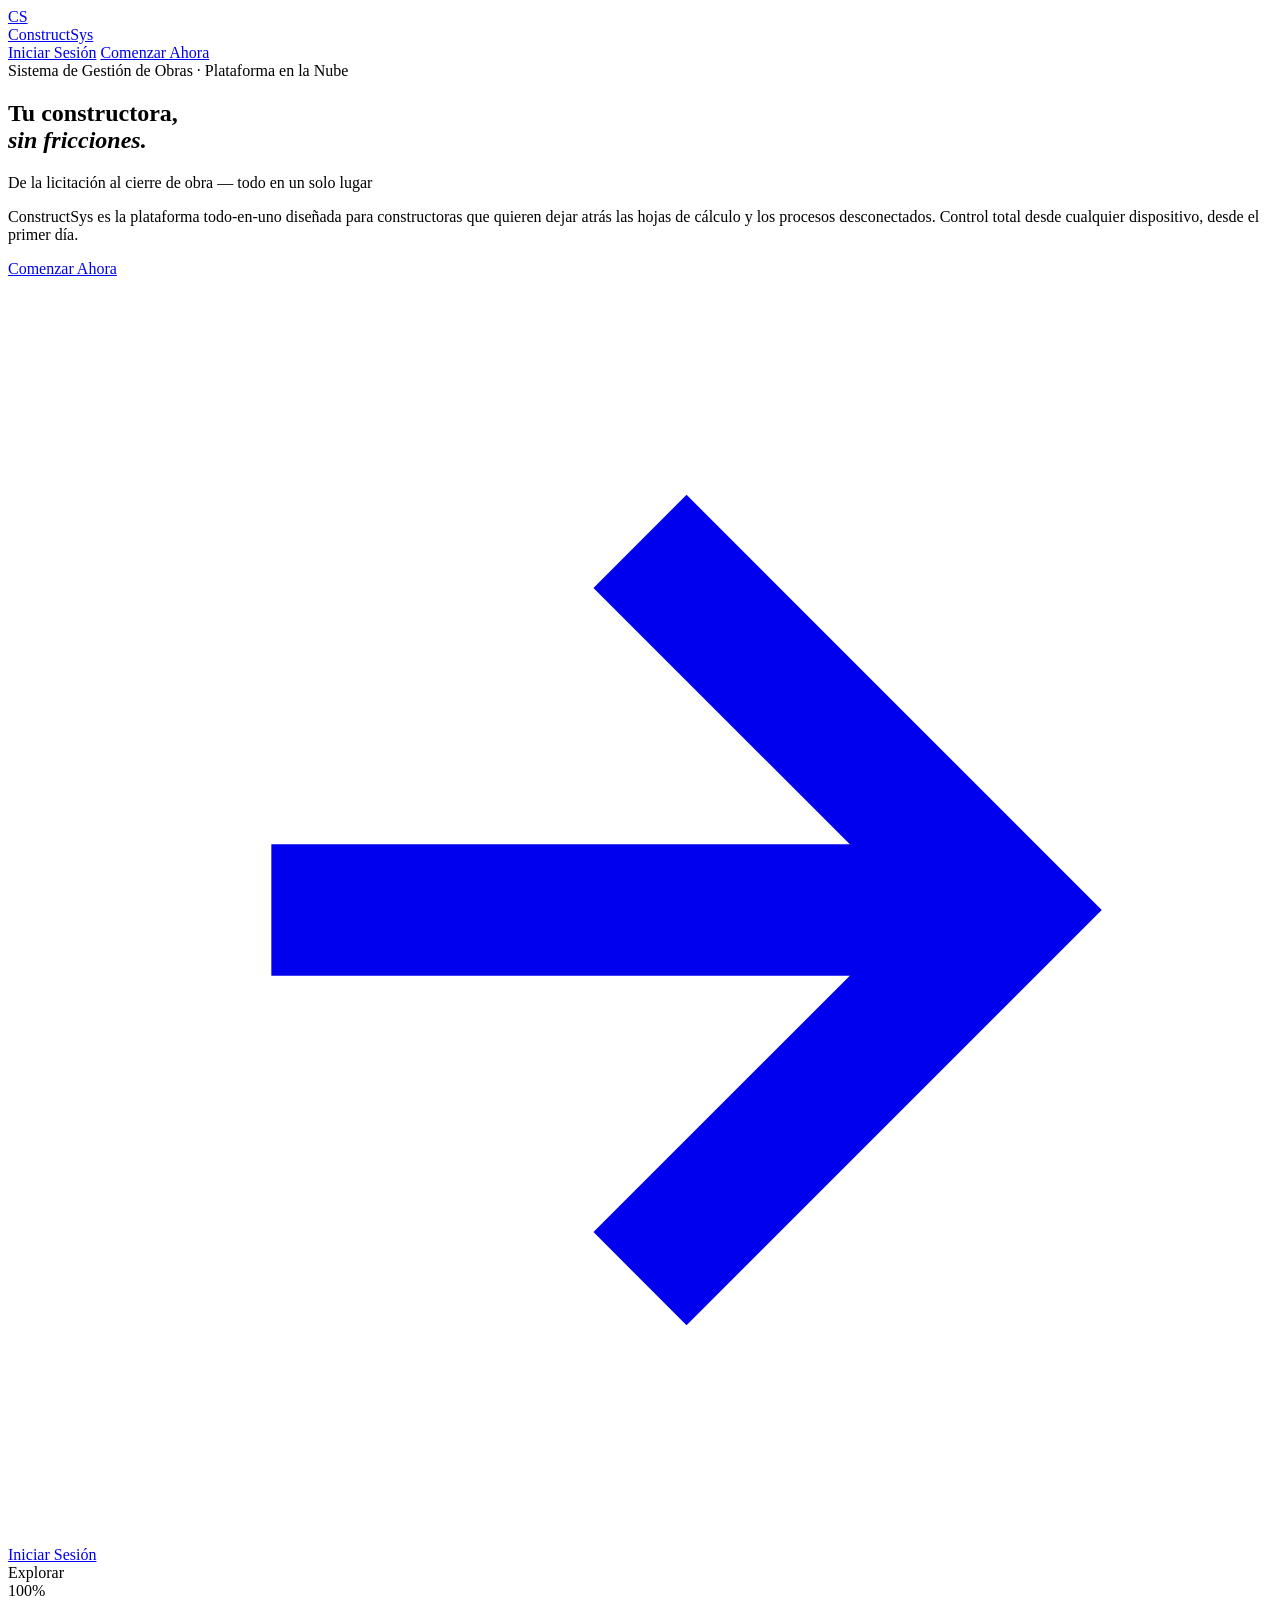
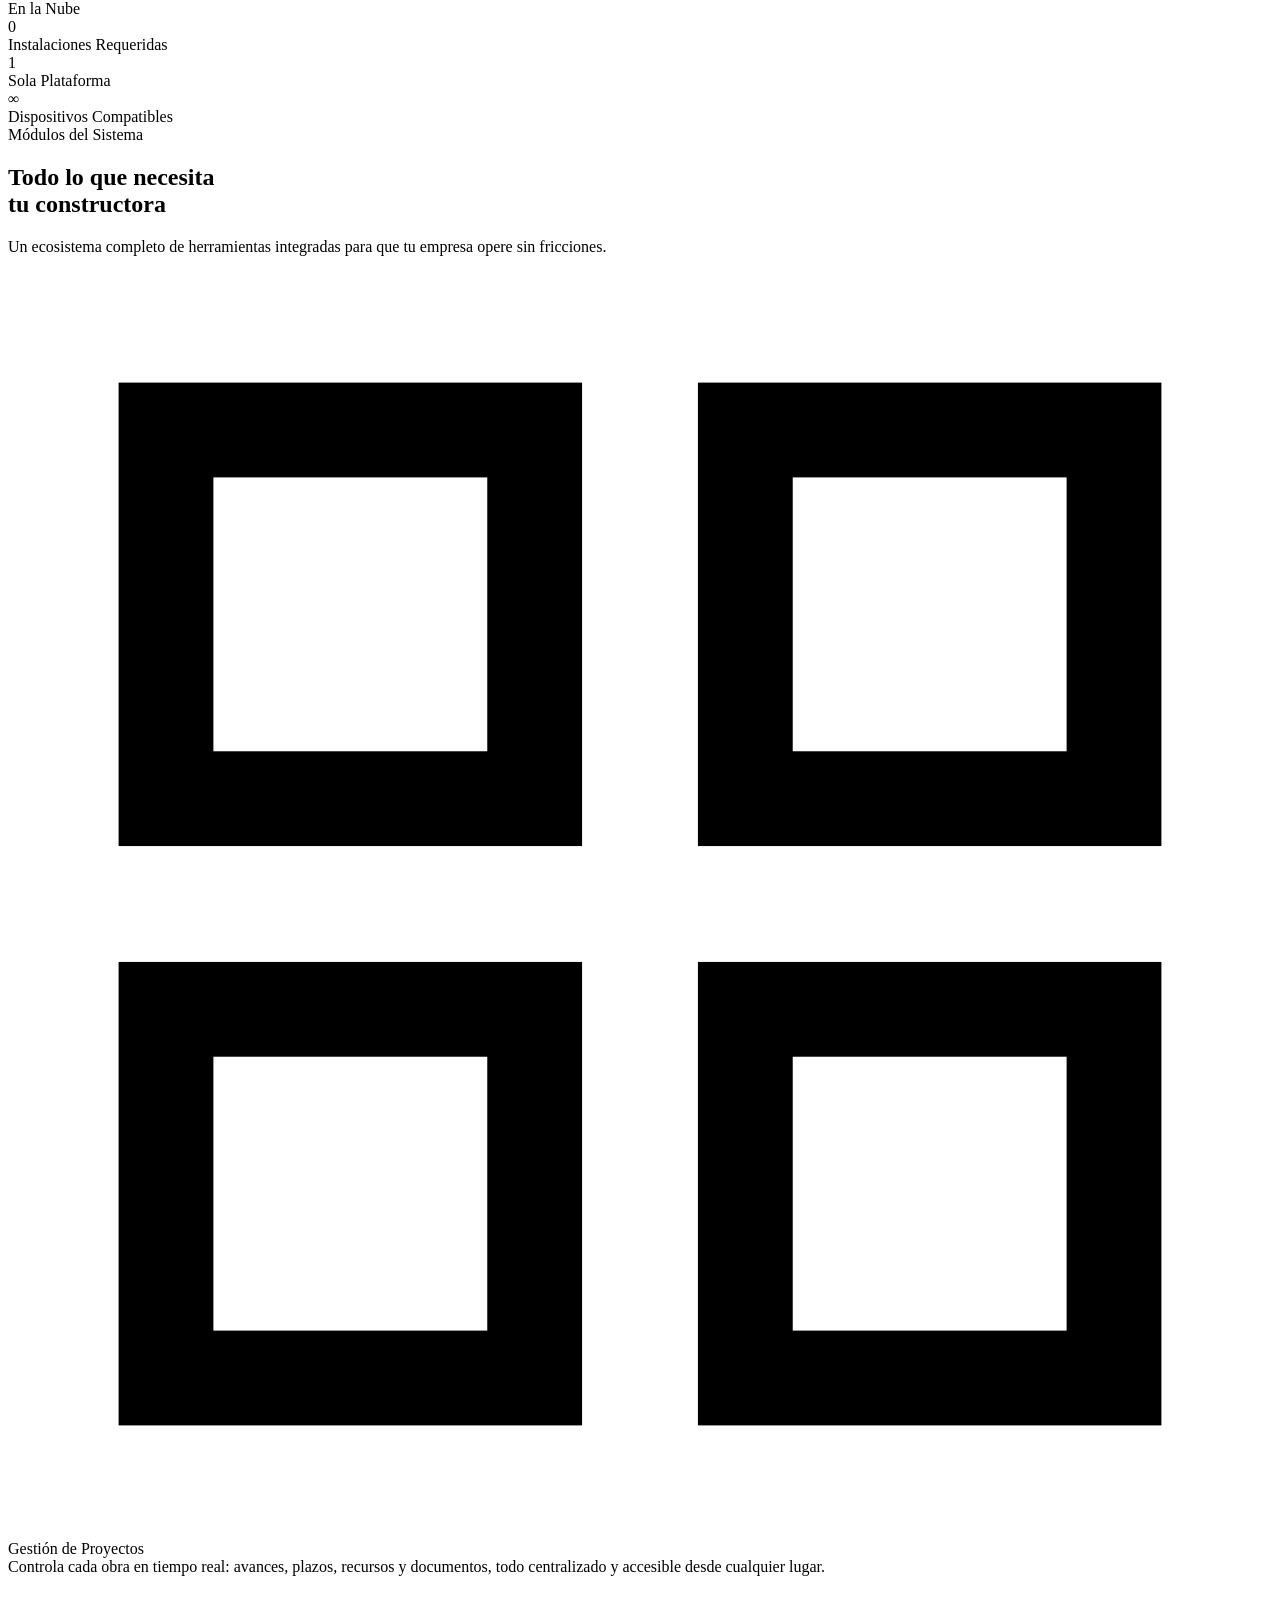
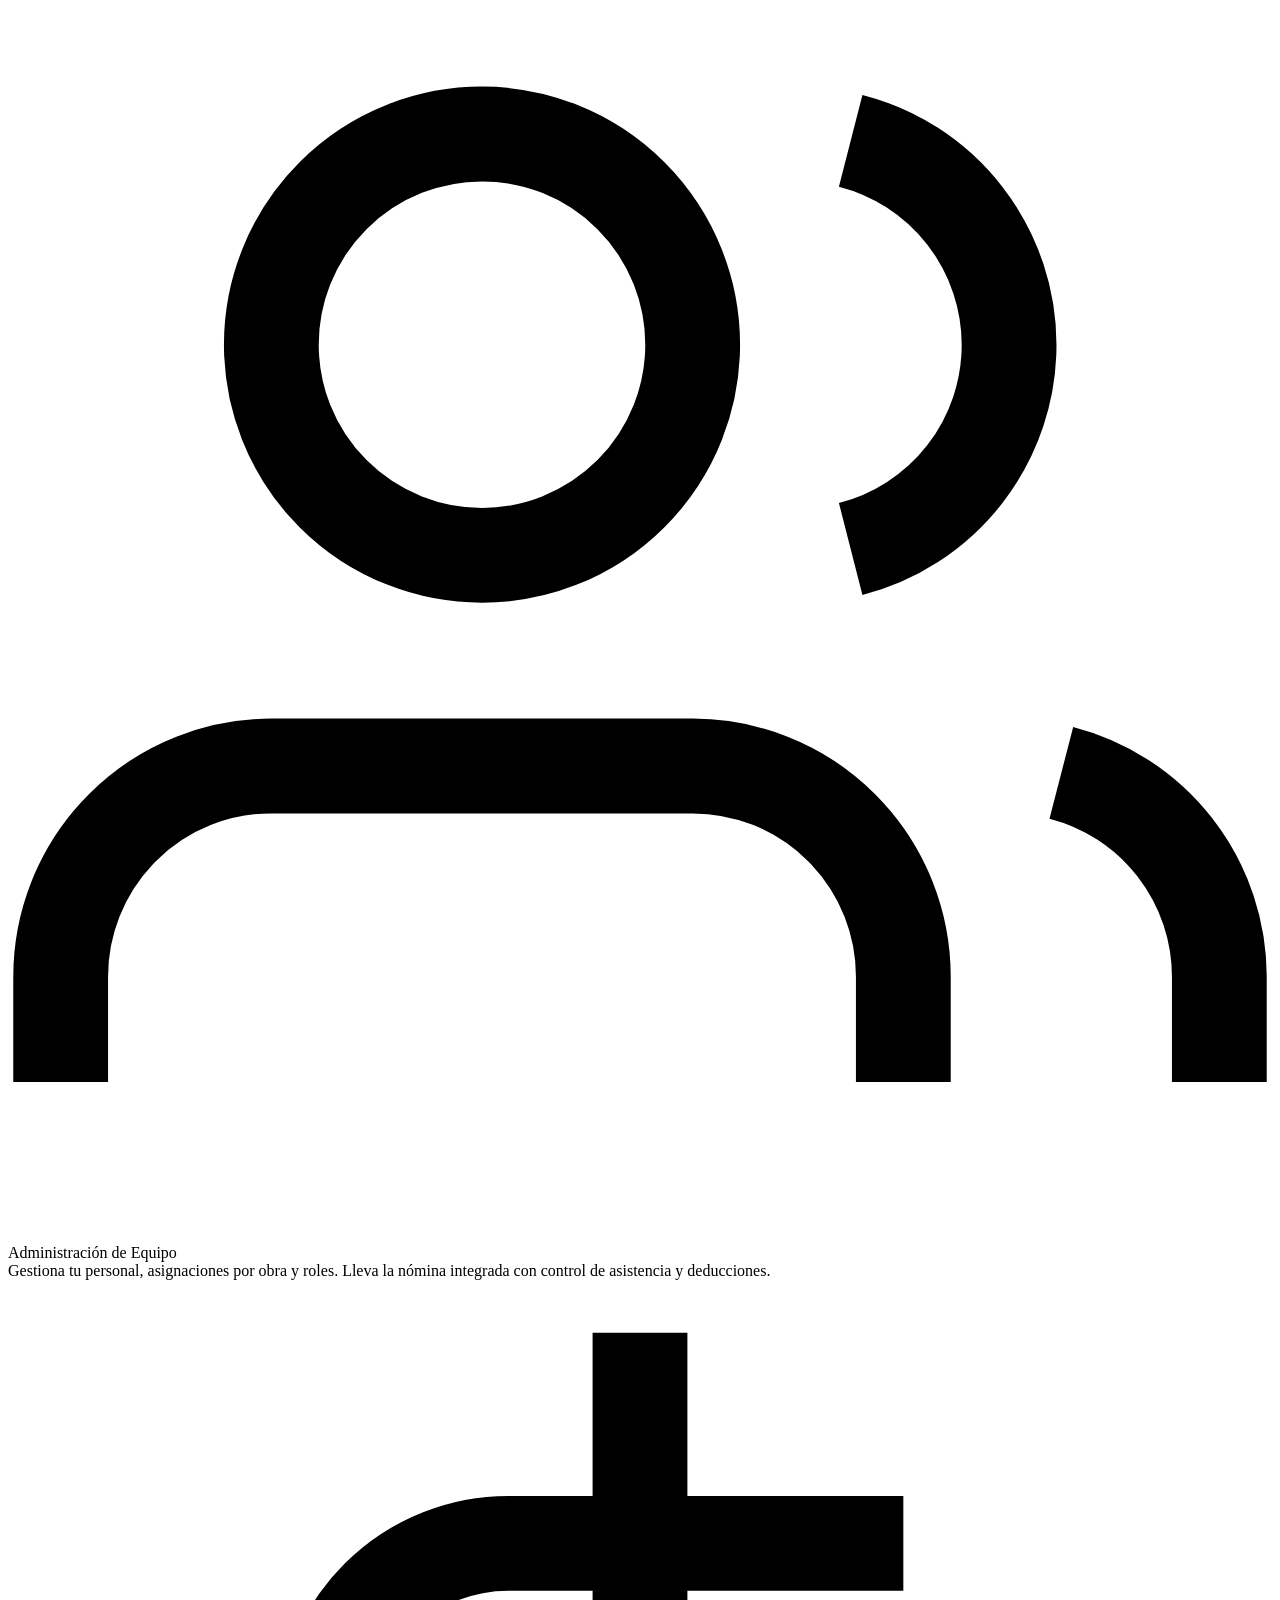
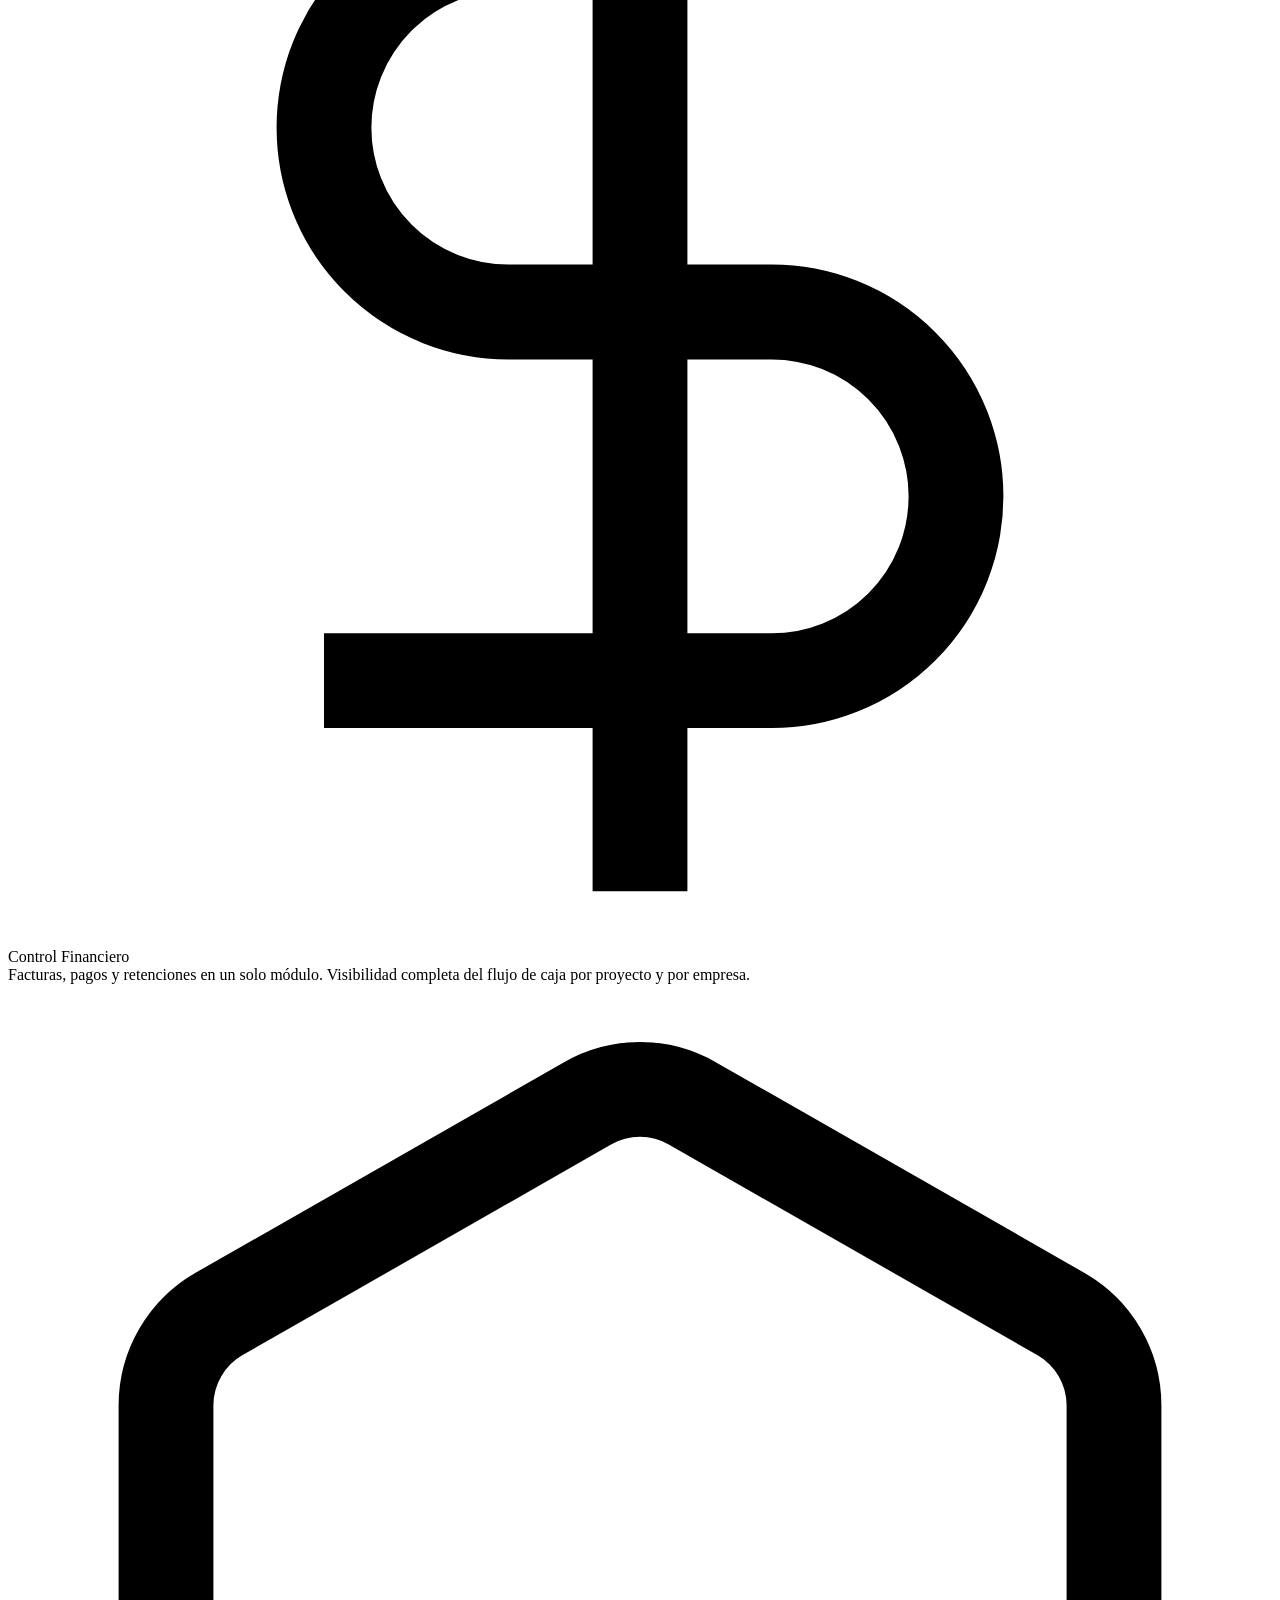
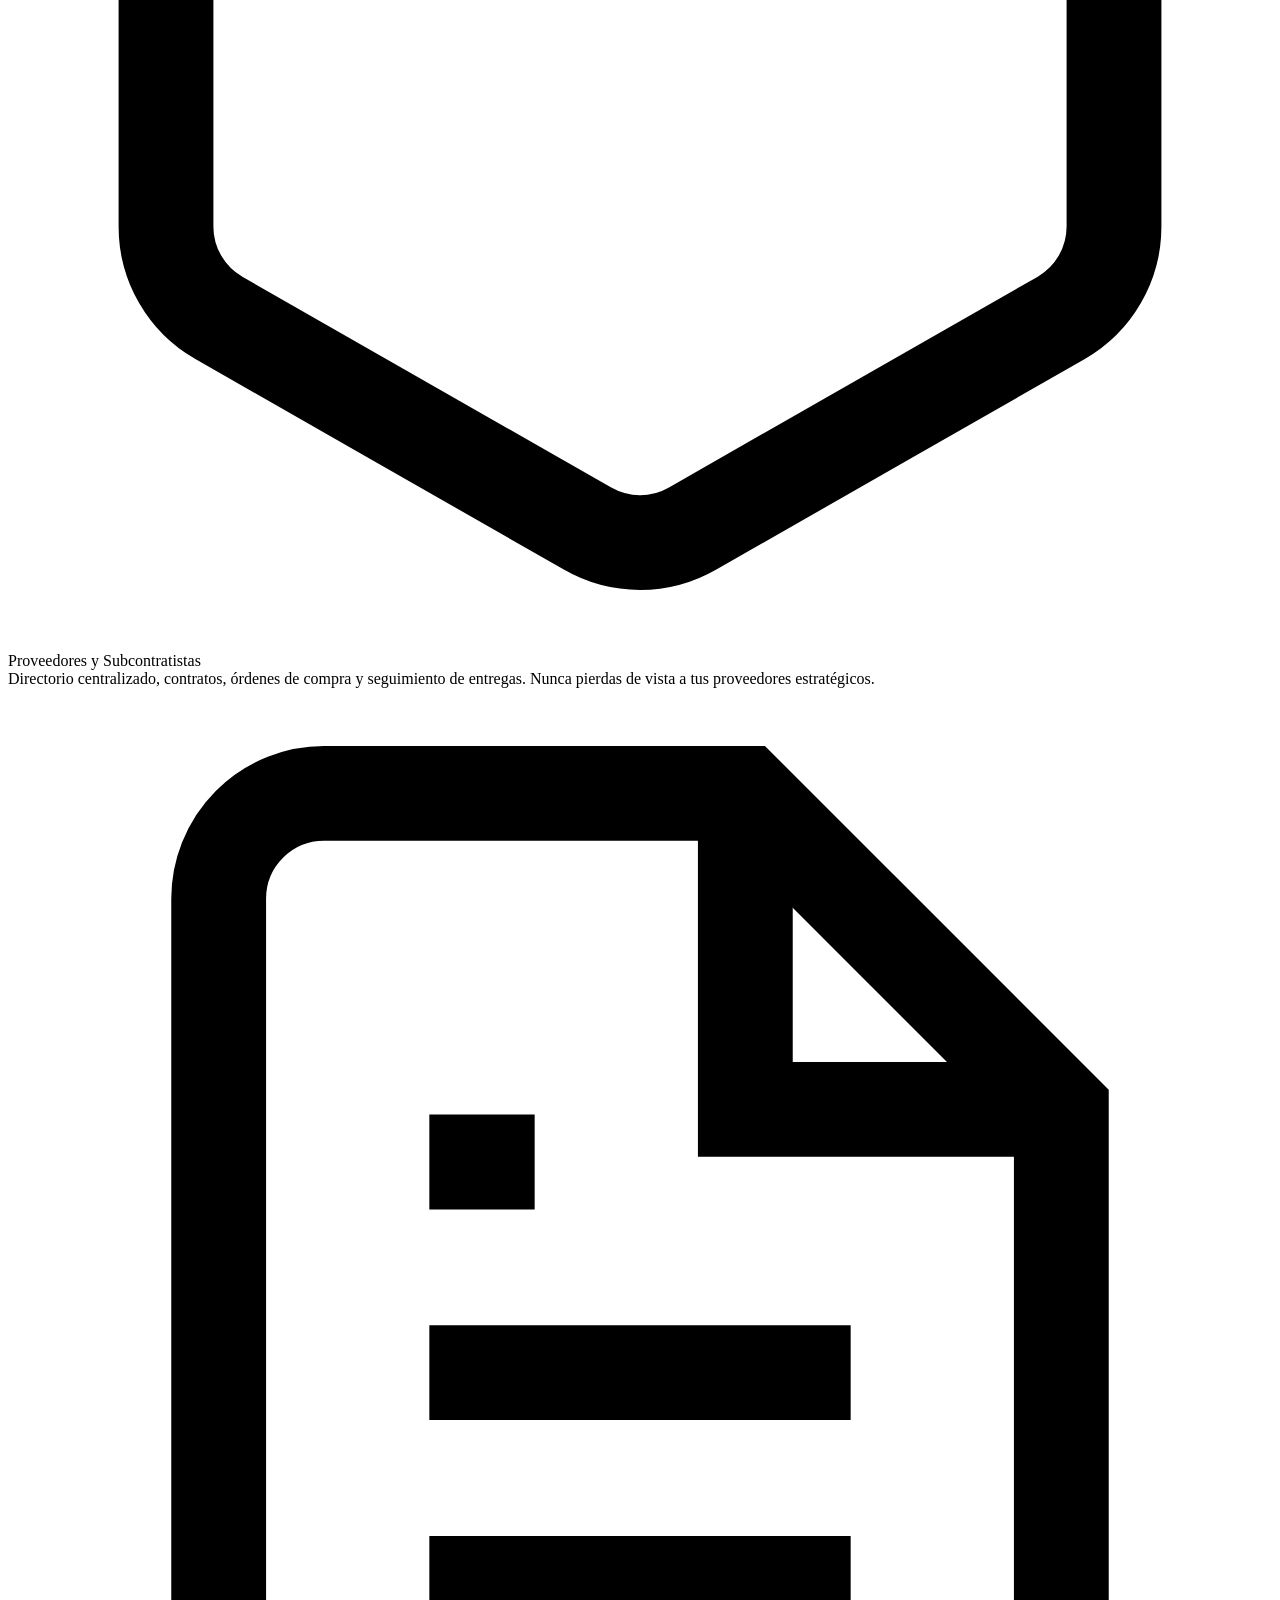
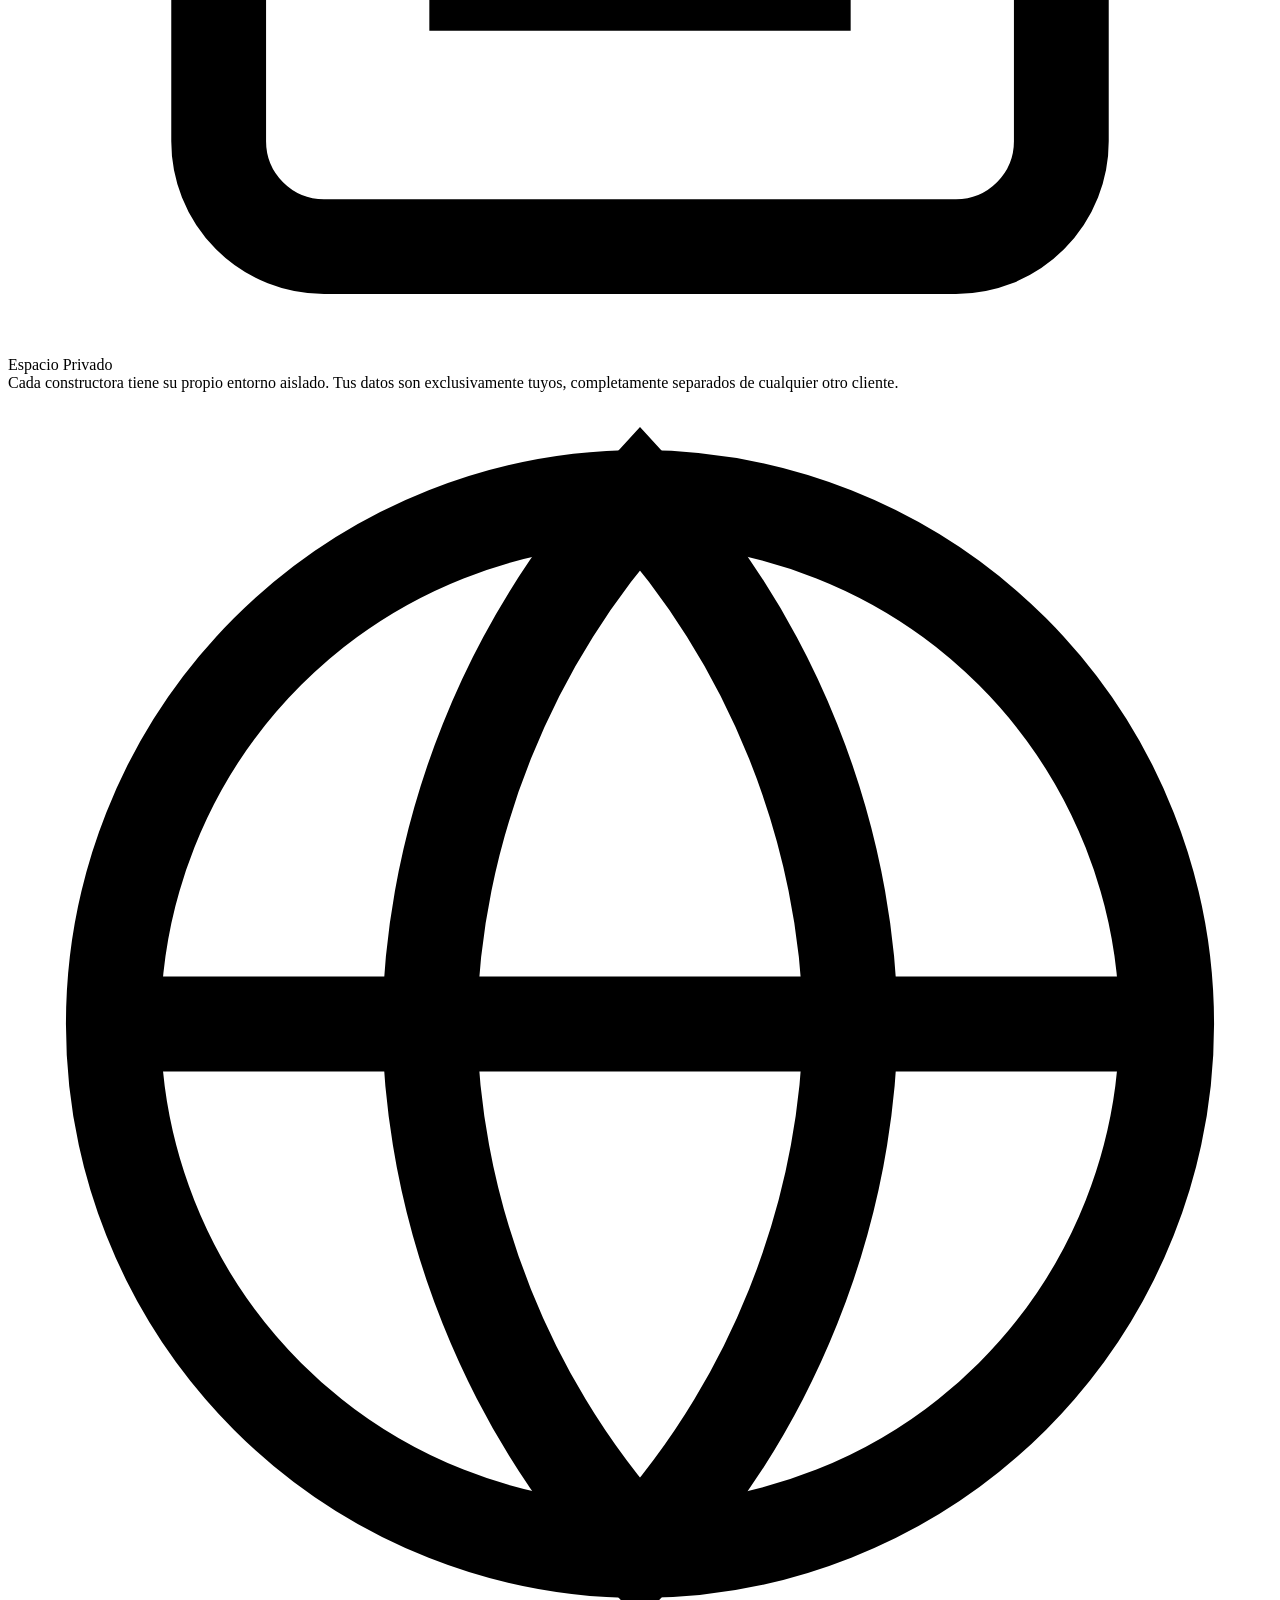
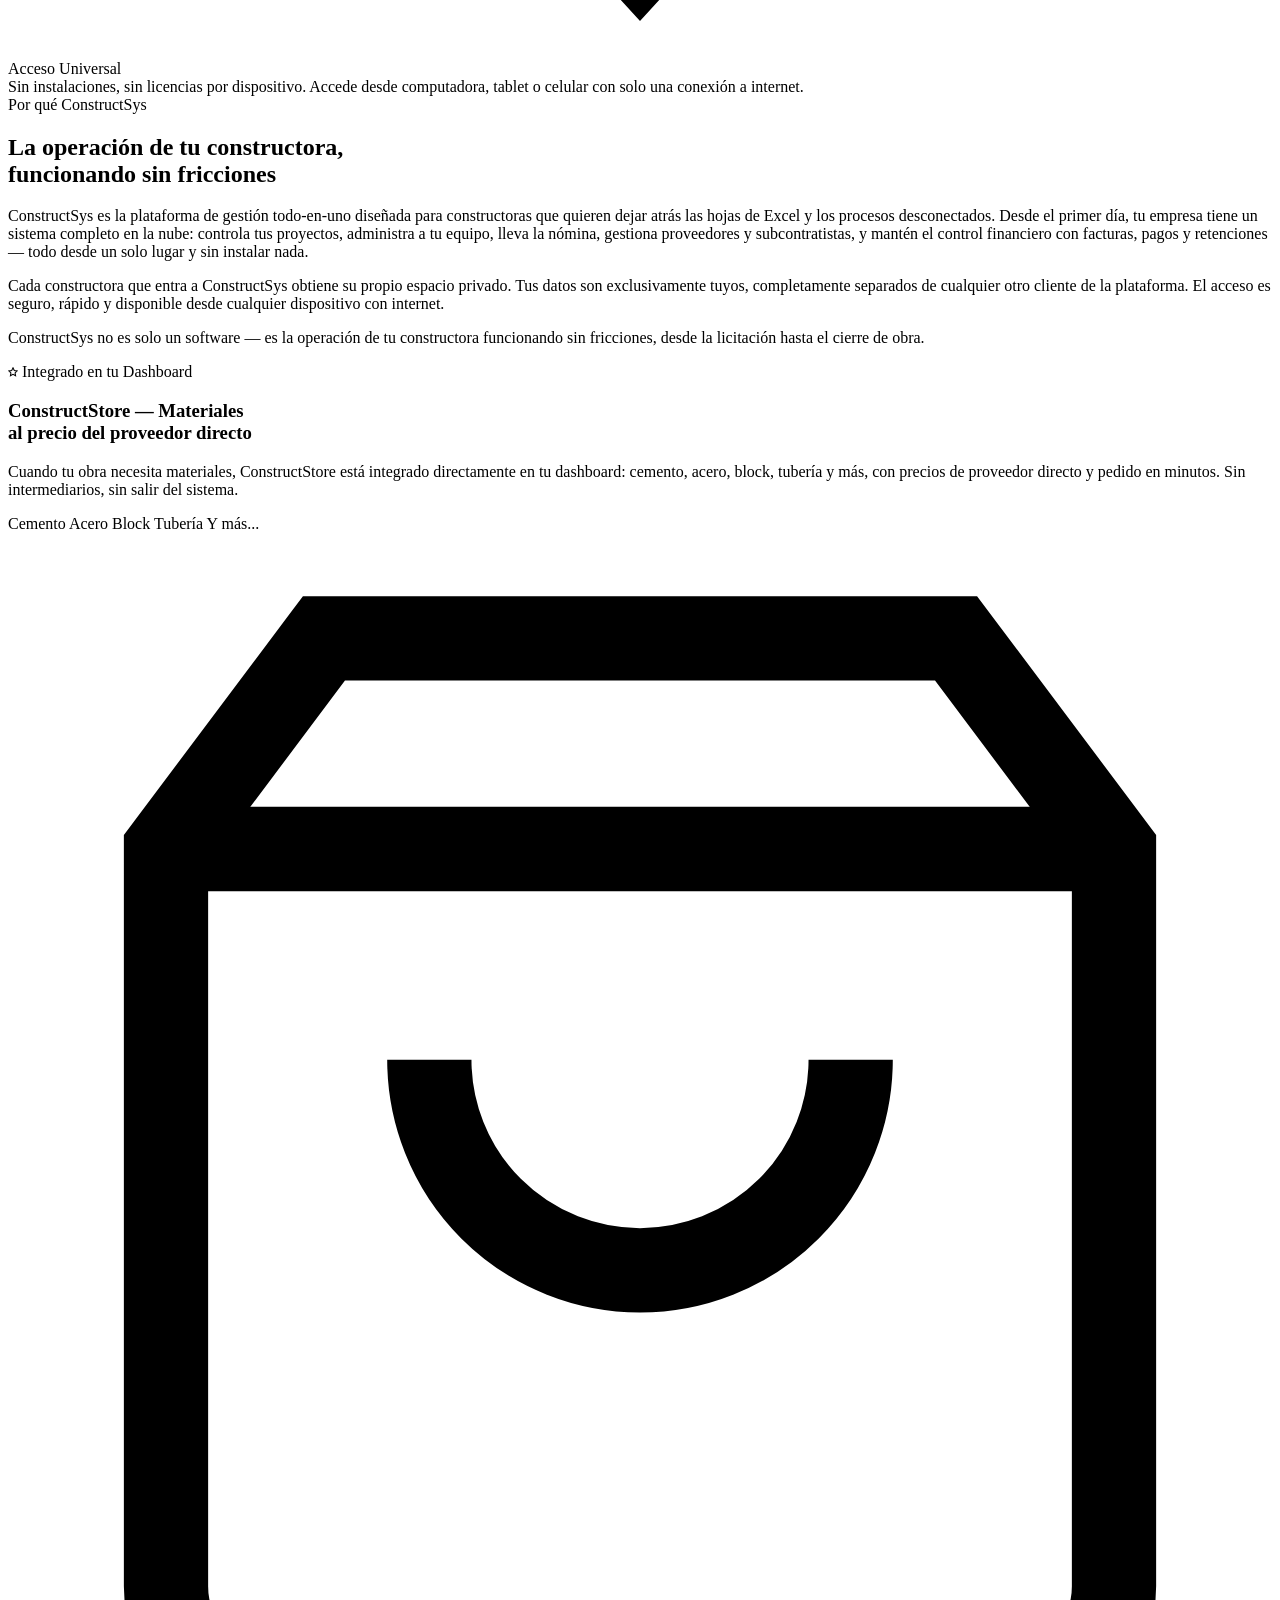
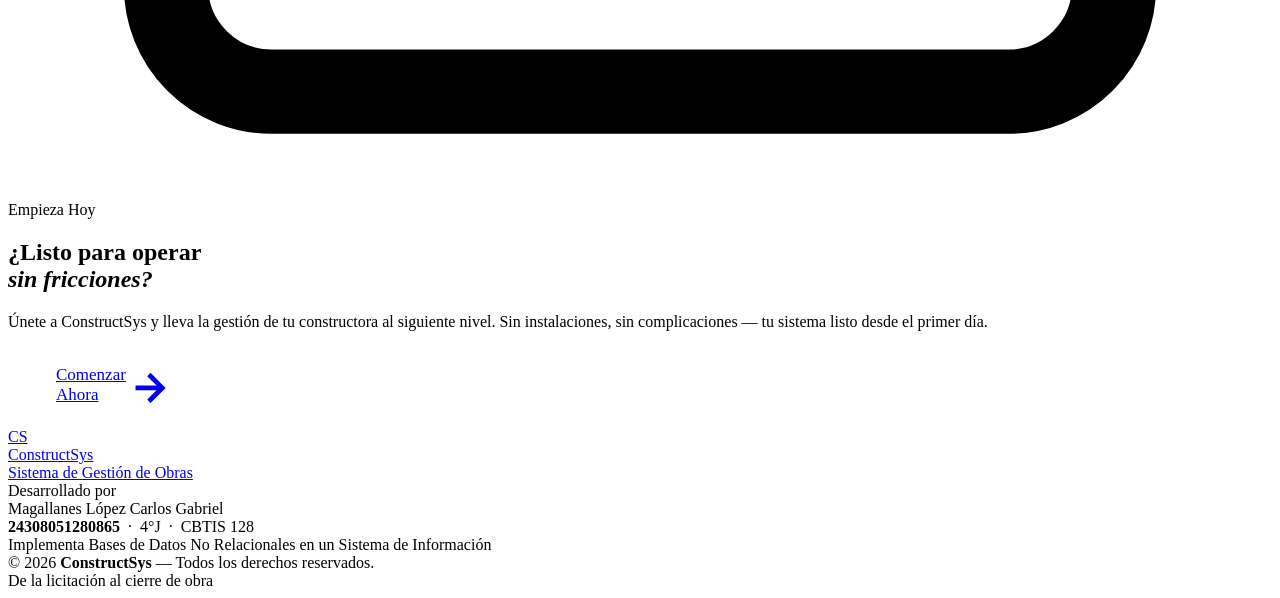
==== commit b2ed247a: "Add files via upload" ====
--- a/index.html
+++ b/index.html
@@ -1,6 +1,6 @@
 <![base64]>
 <!-- DOCUMENTACIÓN -->
-<!-- Login view -->
+<!-- Landing Page / Index view -->
 <!-- Ultima Modificación: 05/06/2026 -->
 <!-- Autor: Magallanes López Carlos Gabriel -->
 <!-- Email: cgmagallanes23@gmail.com -->
@@ -12,162 +12,374 @@
 	<head>
 		<meta charset="UTF-8">
 		<meta name="viewport" content="width=device-width, initial-scale=1.0">
-		<title>ConstructSys - Login</title>
-		
+		<title>ConstructSys — Gestión de Obras</title>
+
 		<!-- Preconectar con Google Fonts -->
 		<link rel="preconnect" href="https://fonts.googleapis.com">
-		<link href="https://fonts.googleapis.com/css2?family=Barlow:wght@300;400;500;600&family=Barlow+Condensed:wght@400;600;700&family=Playfair+Display:wght@600;700&display=swap" rel="stylesheet">
-		
-		<link rel="stylesheet" href="src/styles/index.css">
-		<link rel="icon" href="src/assets/icons/constructsys.ico">
+		<link href="https://fonts.googleapis.com/css2?family=Barlow:wght@300;400;500;600&family=Barlow+Condensed:wght@400;600;700;800&family=Playfair+Display:ital,wght@0,700;1,600&display=swap" rel="stylesheet">
+
+		<link rel="stylesheet" href="styles/index.css">
+		<link rel="icon" href="assets/icons/constructsys.ico">
 	</head>
 	<body>
 
-		<!-- Fondos decorativos -->
-		<div class="bg-grid"></div>
-		<div class="bg-glow"></div>
-
-		<!-- Botón Crear Cuenta -->
-		<a href="src/views/register.html" class="btn-register">
-			<svg viewBox="0 0 24 24" fill="none" stroke="currentColor" stroke-width="2">
-				<path d="M16 21v-2a4 4 0 0 0-4-4H6a4 4 0 0 0-4 4v2"/>
-				<circle cx="9" cy="7" r="4"/>
-				<line x1="19" y1="8" x2="19" y2="14"/>
-				<line x1="22" y1="11" x2="16" y2="11"/>
-			</svg>
-			Crear Cuenta
-		</a>
-
-		<!-- Toasts (Notificador) -->
-		<div id="toast-container"></div>
-
-		<!-- Toggle de Idioma -->
-		<button class="lang-toggle" id="lang-toggle" aria-label="Cambiar idioma">
-			<div class="lang-switch"></div>
-			<span class="lang-label" id="lang-label">ES</span>
-		</button>
-
-		<!-- Contenedor del Login -->
-		<div class="login-wrap">
+		<!-- NAVBAR -->
+		<nav>
 
 			<!-- Logo -->
-			<div class="login-logo">
-				<div class="logo-hex">
+			<a href="#" class="nav-logo">
+				<div class="nav-hex">
 					<span>CS</span>
 				</div>
-				<div class="logo-company">
-					ConstructSys
-				</div>
-				<div class="logo-sub">
-					Sistema de Gestión de Obras
-				</div>
-			</div>
-
-			<!-- Carta del Login -->
-			<div class="login-card">
-
-				<!-- Encabezado de la Carta -->
-				<div class="card-header-login">
-					<h1>Iniciar Sesión</h1>
-					<p>Ingresa tus credenciales para acceder al sistema</p>
-				</div>
-
-				<!-- Cuerpo de la Carta -->
-				<div class="card-body-login">
-
-					<!-- Banner de Error -->
-					<div class="error-banner" id="error-banner">
-						
-						<!-- Stroke es el contorno y la  ViewBox: min-x, min-y, width, height -->
-						<svg viewBox="0 0 24 24" fill="none" stroke="currentColor" stroke-width="2">   
+				<span class="nav-brand">ConstructSys</span>
+			</a>
+
+			<!-- Botones de Acción -->
+			<div class="nav-cta">
+				<a href="views/login.html" class="nav-link">Iniciar Sesión</a>
+				<a href="views/register.html" class="btn-nav">Comenzar Ahora</a>
+			</div>
+
+		</nav>
+
+		<!-- HERO -->
+		<section class="hero">
+
+			<!-- Fondos Decorativos -->
+			<div class="hero-bg">
+				<div class="bg-grid-fine"></div>
+				<div class="bg-grid-coarse"></div>
+				<div class="bg-diag"></div>
+				<div class="bg-radial"></div>
+			</div>
+
+			<!-- Esquinas Decorativas -->
+			<div class="corner-tl"></div>
+			<div class="corner-br"></div>
+
+			<!-- Contenido del Hero -->
+			<div class="hero-content">
+
+				<!-- Etiqueta Superior -->
+				<div class="hero-eyebrow">
+					<span class="hero-eyebrow-dot"></span>
+					Sistema de Gestión de Obras · Plataforma en la Nube
+				</div>
+
+				<!-- Título Principal -->
+				<h1 class="hero-title">
+					Tu constructora,<br><em>sin fricciones.</em>
+				</h1>
+
+				<!-- Subtítulo -->
+				<p class="hero-tagline">De la licitación al cierre de obra — todo en un solo lugar</p>
+
+				<!-- Descripción -->
+				<p class="hero-desc">
+					ConstructSys es la plataforma todo-en-uno diseñada para constructoras que quieren dejar atrás las hojas de cálculo y los procesos desconectados. Control total desde cualquier dispositivo, desde el primer día.
+				</p>
+
+				<!-- Botones de Acción -->
+				<div class="hero-actions">
+
+					<!-- Botón Primario -->
+					<a href="views/register.html" class="btn-primary">
+						Comenzar Ahora
+						<!-- Flecha hacia la derecha -->
+						<svg viewBox="0 0 24 24" fill="none" stroke="currentColor" stroke-width="2.5">
+							<line x1="5" y1="12" x2="19" y2="12"/>
+							<polyline points="12 5 19 12 12 19"/>
+						</svg>
+					</a>
+
+					<!-- Botón Secundario -->
+					<a href="views/login.html" class="btn-outline">Iniciar Sesión</a>
+
+				</div>
+
+			</div>
+
+			<!-- Indicador de Scroll -->
+			<div class="scroll-hint">
+				<span>Explorar</span>
+				<div class="scroll-arrow"></div>
+			</div>
+
+		</section>
+
+		<!-- ESTADÍSTICAS -->
+		<div class="stats-strip">
+			<div class="stats-inner">
+
+				<div class="stat-item">
+					<div class="stat-number">100%</div>
+					<div class="stat-label">En la Nube</div>
+				</div>
+
+				<div class="stat-item">
+					<div class="stat-number">0</div>
+					<div class="stat-label">Instalaciones Requeridas</div>
+				</div>
+
+				<div class="stat-item">
+					<div class="stat-number">1</div>
+					<div class="stat-label">Sola Plataforma</div>
+				</div>
+
+				<div class="stat-item">
+					<div class="stat-number">∞</div>
+					<div class="stat-label">Dispositivos Compatibles</div>
+				</div>
+
+			</div>
+		</div>
+
+		<!-- FUNCIONALIDADES -->
+		<section class="features">
+
+			<!-- Encabezado de la Sección -->
+			<div class="section-eyebrow">Módulos del Sistema</div>
+			<h2 class="section-title">Todo lo que necesita<br>tu constructora</h2>
+			<p class="section-sub">Un ecosistema completo de herramientas integradas para que tu empresa opere sin fricciones.</p>
+
+			<!-- Cuadrícula de Tarjetas -->
+			<div class="features-grid">
+
+				<!-- Tarjeta: Gestión de Proyectos -->
+				<div class="feature-card">
+					<div class="feature-icon">
+						<!-- Cuatro cuadros (cuadrícula) -->
+						<svg viewBox="0 0 24 24" fill="none" stroke="currentColor" stroke-width="1.8">
+							<rect x="3" y="3" width="7" height="7"/>
+							<rect x="14" y="3" width="7" height="7"/>
+							<rect x="3" y="14" width="7" height="7"/>
+							<rect x="14" y="14" width="7" height="7"/>
+						</svg>
+					</div>
+					<div class="feature-title">Gestión de Proyectos</div>
+					<div class="feature-desc">Controla cada obra en tiempo real: avances, plazos, recursos y documentos, todo centralizado y accesible desde cualquier lugar.</div>
+				</div>
+
+				<!-- Tarjeta: Administración de Equipo -->
+				<div class="feature-card">
+					<div class="feature-icon">
+						<!-- Grupo de personas -->
+						<svg viewBox="0 0 24 24" fill="none" stroke="currentColor" stroke-width="1.8">
+							<path d="M17 21v-2a4 4 0 0 0-4-4H5a4 4 0 0 0-4 4v2"/>
+							<circle cx="9" cy="7" r="4"/>
+							<path d="M23 21v-2a4 4 0 0 0-3-3.87"/>
+							<path d="M16 3.13a4 4 0 0 1 0 7.75"/>
+						</svg>
+					</div>
+					<div class="feature-title">Administración de Equipo</div>
+					<div class="feature-desc">Gestiona tu personal, asignaciones por obra y roles. Lleva la nómina integrada con control de asistencia y deducciones.</div>
+				</div>
+
+				<!-- Tarjeta: Control Financiero -->
+				<div class="feature-card">
+					<div class="feature-icon">
+						<!-- Símbolo de dólar -->
+						<svg viewBox="0 0 24 24" fill="none" stroke="currentColor" stroke-width="1.8">
+							<line x1="12" y1="1" x2="12" y2="23"/>
+							<path d="M17 5H9.5a3.5 3.5 0 0 0 0 7h5a3.5 3.5 0 0 1 0 7H6"/>
+						</svg>
+					</div>
+					<div class="feature-title">Control Financiero</div>
+					<div class="feature-desc">Facturas, pagos y retenciones en un solo módulo. Visibilidad completa del flujo de caja por proyecto y por empresa.</div>
+				</div>
+
+				<!-- Tarjeta: Proveedores y Subcontratistas -->
+				<div class="feature-card">
+					<div class="feature-icon">
+						<!-- Caja / paquete -->
+						<svg viewBox="0 0 24 24" fill="none" stroke="currentColor" stroke-width="1.8">
+							<path d="M21 16V8a2 2 0 0 0-1-1.73l-7-4a2 2 0 0 0-2 0l-7 4A2 2 0 0 0 3 8v8a2 2 0 0 0 1 1.73l7 4a2 2 0 0 0 2 0l7-4A2 2 0 0 0 21 16z"/>
+						</svg>
+					</div>
+					<div class="feature-title">Proveedores y Subcontratistas</div>
+					<div class="feature-desc">Directorio centralizado, contratos, órdenes de compra y seguimiento de entregas. Nunca pierdas de vista a tus proveedores estratégicos.</div>
+				</div>
+
+				<!-- Tarjeta: Espacio Privado -->
+				<div class="feature-card">
+					<div class="feature-icon">
+						<!-- Documento con líneas -->
+						<svg viewBox="0 0 24 24" fill="none" stroke="currentColor" stroke-width="1.8">
+							<path d="M14 2H6a2 2 0 0 0-2 2v16a2 2 0 0 0 2 2h12a2 2 0 0 0 2-2V8z"/>
+							<polyline points="14 2 14 8 20 8"/>
+							<line x1="16" y1="13" x2="8" y2="13"/>
+							<line x1="16" y1="17" x2="8" y2="17"/>
+							<polyline points="10 9 9 9 8 9"/>
+						</svg>
+					</div>
+					<div class="feature-title">Espacio Privado</div>
+					<div class="feature-desc">Cada constructora tiene su propio entorno aislado. Tus datos son exclusivamente tuyos, completamente separados de cualquier otro cliente.</div>
+				</div>
+
+				<!-- Tarjeta: Acceso Universal -->
+				<div class="feature-card">
+					<div class="feature-icon">
+						<!-- Globo / internet -->
+						<svg viewBox="0 0 24 24" fill="none" stroke="currentColor" stroke-width="1.8">
 							<circle cx="12" cy="12" r="10"/>
-							<line x1="12" y1="8" x2="12" y2="12"/>
-							<line x1="12" y1="16" x2="12.01" y2="16"/>
-						</svg>
-						
-						<span id="error-msg">Credenciales incorrectas.</span>
-					</div>
-
-					<!-- Campo de Email-->
-					<div class="field">
-						<label for="email">Correo Electrónico</label>
-						<div class="input-wrap">
-							<svg class="input-icon" viewBox="0 0 24 24" fill="none" stroke="currentColor" stroke-width="1.8">							
-								<rect x="2" y="4" width="20" height="16" rx="2"/>
-								<polyline points="2,4 12,13 22,4"/>
-							</svg>
-							<input type="email" id="email" placeholder="usuario@empresa.com" autocomplete="off">
+							<line x1="2" y1="12" x2="22" y2="12"/>
+							<path d="M12 2a15.3 15.3 0 0 1 4 10 15.3 15.3 0 0 1-4 10 15.3 15.3 0 0 1-4-10 15.3 15.3 0 0 1 4-10z"/>
+						</svg>
+					</div>
+					<div class="feature-title">Acceso Universal</div>
+					<div class="feature-desc">Sin instalaciones, sin licencias por dispositivo. Accede desde computadora, tablet o celular con solo una conexión a internet.</div>
+				</div>
+
+			</div>
+
+		</section>
+
+		<!-- POR QUÉ CONSTRUCTSYS -->
+		<section class="copy-section">
+			<div class="copy-inner">
+
+				<!-- Encabezado de la Sección -->
+				<div class="section-eyebrow">Por qué ConstructSys</div>
+				<h2 class="section-title">La operación de tu constructora,<br>funcionando sin fricciones</h2>
+
+				<!-- Cuerpo del Texto -->
+				<div class="copy-body">
+					<p>
+						ConstructSys es la <span class="copy-highlight">plataforma de gestión todo-en-uno</span> diseñada para constructoras que quieren dejar atrás las hojas de Excel y los procesos desconectados. Desde el primer día, tu empresa tiene un sistema completo en la nube: controla tus proyectos, administra a tu equipo, lleva la nómina, gestiona proveedores y subcontratistas, y mantén el control financiero con facturas, pagos y retenciones — <span class="copy-highlight">todo desde un solo lugar y sin instalar nada.</span>
+					</p>
+					<p>
+						Cada constructora que entra a ConstructSys obtiene su propio espacio privado. <span class="copy-highlight">Tus datos son exclusivamente tuyos</span>, completamente separados de cualquier otro cliente de la plataforma. El acceso es seguro, rápido y disponible desde cualquier dispositivo con internet.
+					</p>
+					<p>
+						ConstructSys no es solo un software — es la operación de tu constructora funcionando sin fricciones, <span class="copy-highlight">desde la licitación hasta el cierre de obra.</span>
+					</p>
+				</div>
+
+			</div>
+		</section>
+
+		<!-- CONSTRUCTSTORE -->
+		<section class="store-callout">
+			<div class="store-card">
+
+				<!-- Fondo Decorativo -->
+				<div class="store-card-bg"></div>
+
+				<!-- Contenido Principal -->
+				<div>
+
+					<!-- Insignia de Módulo -->
+					<div class="store-badge">
+
+						<!-- Estrella -->
+						<svg width="10" height="10" viewBox="0 0 24 24" fill="none" stroke="currentColor" stroke-width="2.5">
+							<polygon points="12 2 15.09 8.26 22 9.27 17 14.14 18.18 21.02 12 17.77 5.82 21.02 7 14.14 2 9.27 8.91 8.26 12 2"/>
+						</svg>
+						Integrado en tu Dashboard
+
+					</div>
+
+					<!-- Título y Descripción -->
+					<h3 class="store-title">ConstructStore — Materiales<br>al precio del proveedor directo</h3>
+					<p class="store-desc">Cuando tu obra necesita materiales, ConstructStore está integrado directamente en tu dashboard: cemento, acero, block, tubería y más, con precios de proveedor directo y pedido en minutos. Sin intermediarios, sin salir del sistema.</p>
+
+					<!-- Etiquetas de Materiales -->
+					<div class="store-items">
+						<span class="store-tag">Cemento</span>
+						<span class="store-tag">Acero</span>
+						<span class="store-tag">Block</span>
+						<span class="store-tag">Tubería</span>
+						<span class="store-tag">Y más...</span>
+					</div>
+
+				</div>
+
+				<!-- Ícono Lateral -->
+				<div class="store-action">
+					<div class="store-icon-wrap">
+						<!-- Bolsa de compras -->
+						<svg viewBox="0 0 24 24" fill="none" stroke="currentColor" stroke-width="1.6">
+							<path d="M6 2L3 6v14a2 2 0 0 0 2 2h14a2 2 0 0 0 2-2V6l-3-4z"/>
+							<line x1="3" y1="6" x2="21" y2="6"/>
+							<path d="M16 10a4 4 0 0 1-8 0"/>
+						</svg>
+					</div>
+				</div>
+
+			</div>
+		</section>
+
+		<!-- CTA FINAL -->
+		<section class="final-cta">
+
+			<!-- Fondos Decorativos -->
+			<div class="final-cta-bg"></div>
+			<div class="final-cta-glow"></div>
+
+			<!-- Contenido -->
+			<div class="final-cta-content">
+
+				<!-- Encabezado -->
+				<div class="section-eyebrow">Empieza Hoy</div>
+				<h2 class="section-title">¿Listo para operar<br><em style="font-style:italic; color:var(--gold)">sin fricciones?</em></h2>
+				<p class="final-cta-desc">Únete a ConstructSys y lleva la gestión de tu constructora al siguiente nivel. Sin instalaciones, sin complicaciones — tu sistema listo desde el primer día.</p>
+
+				<!-- Botón Primario -->
+				<a href="views/register.html" class="btn-primary" style="display:inline-flex; font-size:17px; padding:18px 48px;">
+					Comenzar Ahora
+					<!-- Flecha hacia la derecha -->
+					<svg viewBox="0 0 24 24" fill="none" stroke="currentColor" stroke-width="2.5">
+						<line x1="5" y1="12" x2="19" y2="12"/>
+						<polyline points="12 5 19 12 12 19"/>
+					</svg>
+				</a>
+
+			</div>
+
+		</section>
+
+		<!-- FOOTER -->
+		<footer>
+			<div class="footer-inner">
+
+				<!-- Sección Superior del Footer -->
+				<div class="footer-top">
+
+					<!-- Logo -->
+					<a href="#" class="footer-logo">
+						<div class="footer-hex">
+							<span>CS</span>
 						</div>
-					</div>
-
-					<!-- Campo de Contraseña -->
-					<div class="field">
-						
-						<!-- Encabezado del Campo de Contraseña -->
-						<label for="password">Contraseña</label>
-						
-						<!-- Contenedor del Campo de Contraseña -->
-						<div class="input-wrap">
-							<svg class="input-icon" viewBox="0 0 24 24" fill="none" stroke="currentColor" stroke-width="1.8">
-								<rect x="3" y="11" width="18" height="11" rx="2"/>
-								
-								<!-- M=Move To, V=Vertical Line, v=Vertical Line (relative), a=Arc (Relative), c=Cubic Bezier Curve (relative) -->
-								<path d="M7 11V7a5 5 0 0 1 10 0v4"/>
-							
-							</svg>
-							<input type="password" id="password" placeholder="••••••••" autocomplete="off">
-							<button type="button" class="toggle-pw" id="toggle-pw" aria-label="Mostrar contraseña">
-								
-								<!-- Icono del Ojo Cerrado -->
-								<svg id="icon-eye-off" viewBox="0 0 24 24" fill="none" stroke="currentColor" stroke-width="1.8">
-									<path d="M17.94 17.94A10.07 10.07 0 0 1 12 20c-7 0-11-8-11-8a18.45 18.45 0 0 1 5.06-5.94"/>
-									<path d="M9.9 4.24A9.12 9.12 0 0 1 12 4c7 0 11 8 11 8a18.5 18.5 0 0 1-2.16 3.19"/>
-									<line x1="1" y1="1" x2="23" y2="23"/>
-								</svg>
-								
-								<!-- Icono del Ojo Abierto -->
-								<svg id="icon-eye" viewBox="0 0 24 24" fill="none" stroke="currentColor" stroke-width="1.8" style="display:none">
-									<path d="M1 12s4-8 11-8 11 8 11 8-4 8-11 8-11-8-11-8z"/>
-									<circle cx="12" cy="12" r="3"/>
-								</svg>
-
-							</button>
+						<div class="footer-brand-info">
+							<div class="footer-brand-name">ConstructSys</div>
+							<div class="footer-brand-sub">Sistema de Gestión de Obras</div>
 						</div>
-					</div>
-
-					<!-- Olvidaste tu contraseña -->
-					<div class="field-meta">
-						<a href="src/views/forgot-password.html" class="link-subtle">¿Olvidaste tu contraseña?</a>
-					</div>
-
-					<!-- Botón de Envío -->
-					<button class="btn-submit" id="btn-login">
-						<span class="btn-text">Acceder al Sistema</span>
-						<div class="spinner"></div>
-					</button>
-					
-					<!-- Separador -->
-					<div class="divider-oauth"></div>
-
-					<!-- Google OAuth -->
-					<a href="src/api/auth/google/redirect.php" class="btn-google">
-						<svg width="18" height="18" viewBox="0 0 48 48">
-							<path fill="#EA4335" d="M24 9.5c3.54 0 6.71 1.22 9.21 3.6l6.85-6.85C35.9 2.38 30.47 0 24 0 14.62 0 6.51 5.38 2.56 13.22l7.98 6.19C12.43 13.72 17.74 9.5 24 9.5z"/>
-							<path fill="#4285F4" d="M46.98 24.55c0-1.57-.15-3.09-.38-4.55H24v9.02h12.94c-.58 2.96-2.26 5.48-4.78 7.18l7.73 6c4.51-4.18 7.09-10.36 7.09-17.65z"/>
-							<path fill="#FBBC05" d="M10.53 28.59c-.48-1.45-.76-2.99-.76-4.59s.27-3.14.76-4.59l-7.98-6.19C.92 16.46 0 20.12 0 24c0 3.88.92 7.54 2.56 10.78l7.97-6.19z"/>
-							<path fill="#34A853" d="M24 48c6.48 0 11.93-2.13 15.89-5.81l-7.73-6c-2.18 1.48-4.97 2.31-8.16 2.31-6.26 0-11.57-4.22-13.47-9.91l-7.98 6.19C6.51 42.62 14.62 48 24 48z"/>
-						</svg>
-						Continuar con Google
 					</a>
 
-				</div>
-			</div>
-		</div>
-
-		<!-- Scripts -->
-		<script src="src/scripts/index.js"></script>
-	
+					<!-- Datos del Desarrollador -->
+					<div class="footer-dev">
+						<div class="footer-dev-label">Desarrollado por</div>
+						<div class="footer-dev-name">Magallanes López Carlos Gabriel</div>
+						<div class="footer-dev-meta">
+							<strong>24308051280865</strong> &nbsp;·&nbsp; 4°J &nbsp;·&nbsp; CBTIS 128<br>
+							Implementa Bases de Datos No Relacionales en un Sistema de Información
+						</div>
+					</div>
+
+				</div>
+
+				<!-- Sección Inferior del Footer -->
+				<div class="footer-bottom">
+					<div class="footer-copy">
+						&copy; 2026 <strong>ConstructSys</strong> — Todos los derechos reservados.
+					</div>
+					<div class="footer-tagline">De la licitación al cierre de obra</div>
+				</div>
+
+			</div>
+		</footer>
+
 	</body>
 </html>
 
-<![base64]>
+<![base64]>
